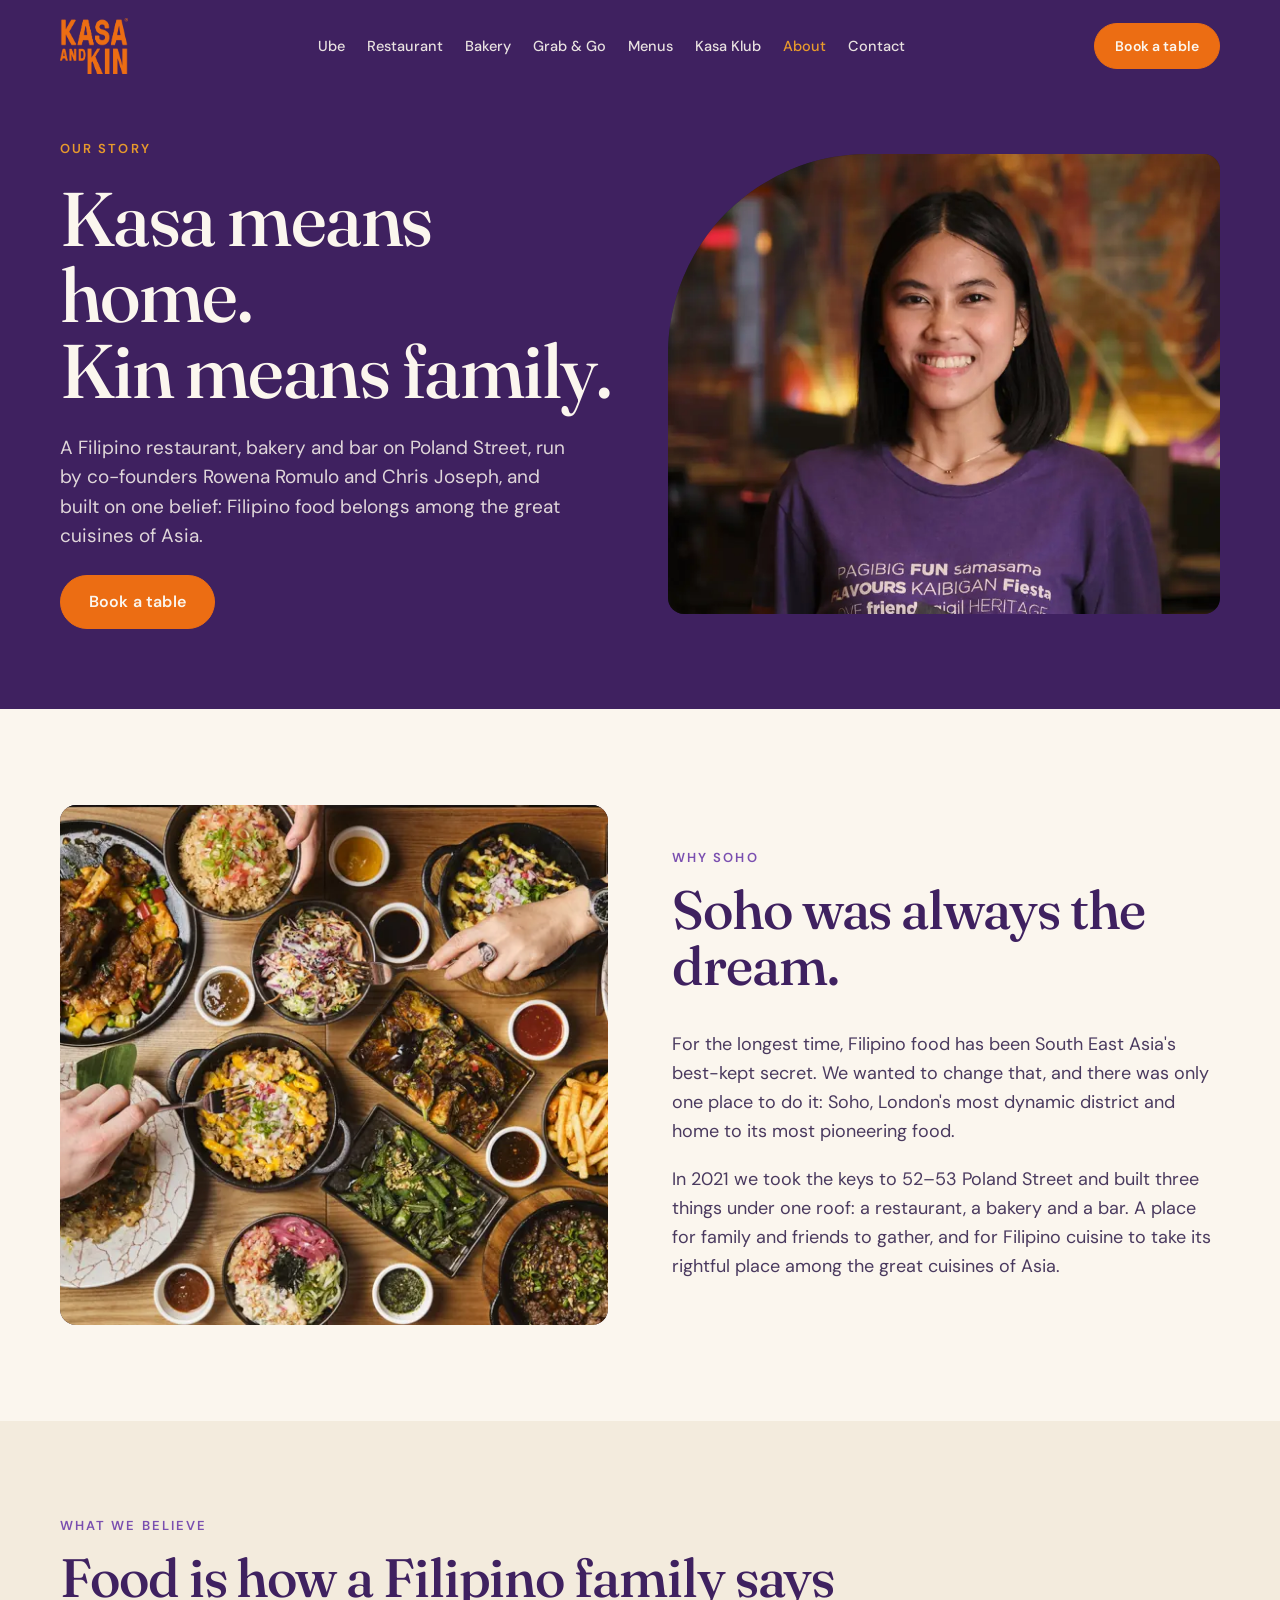
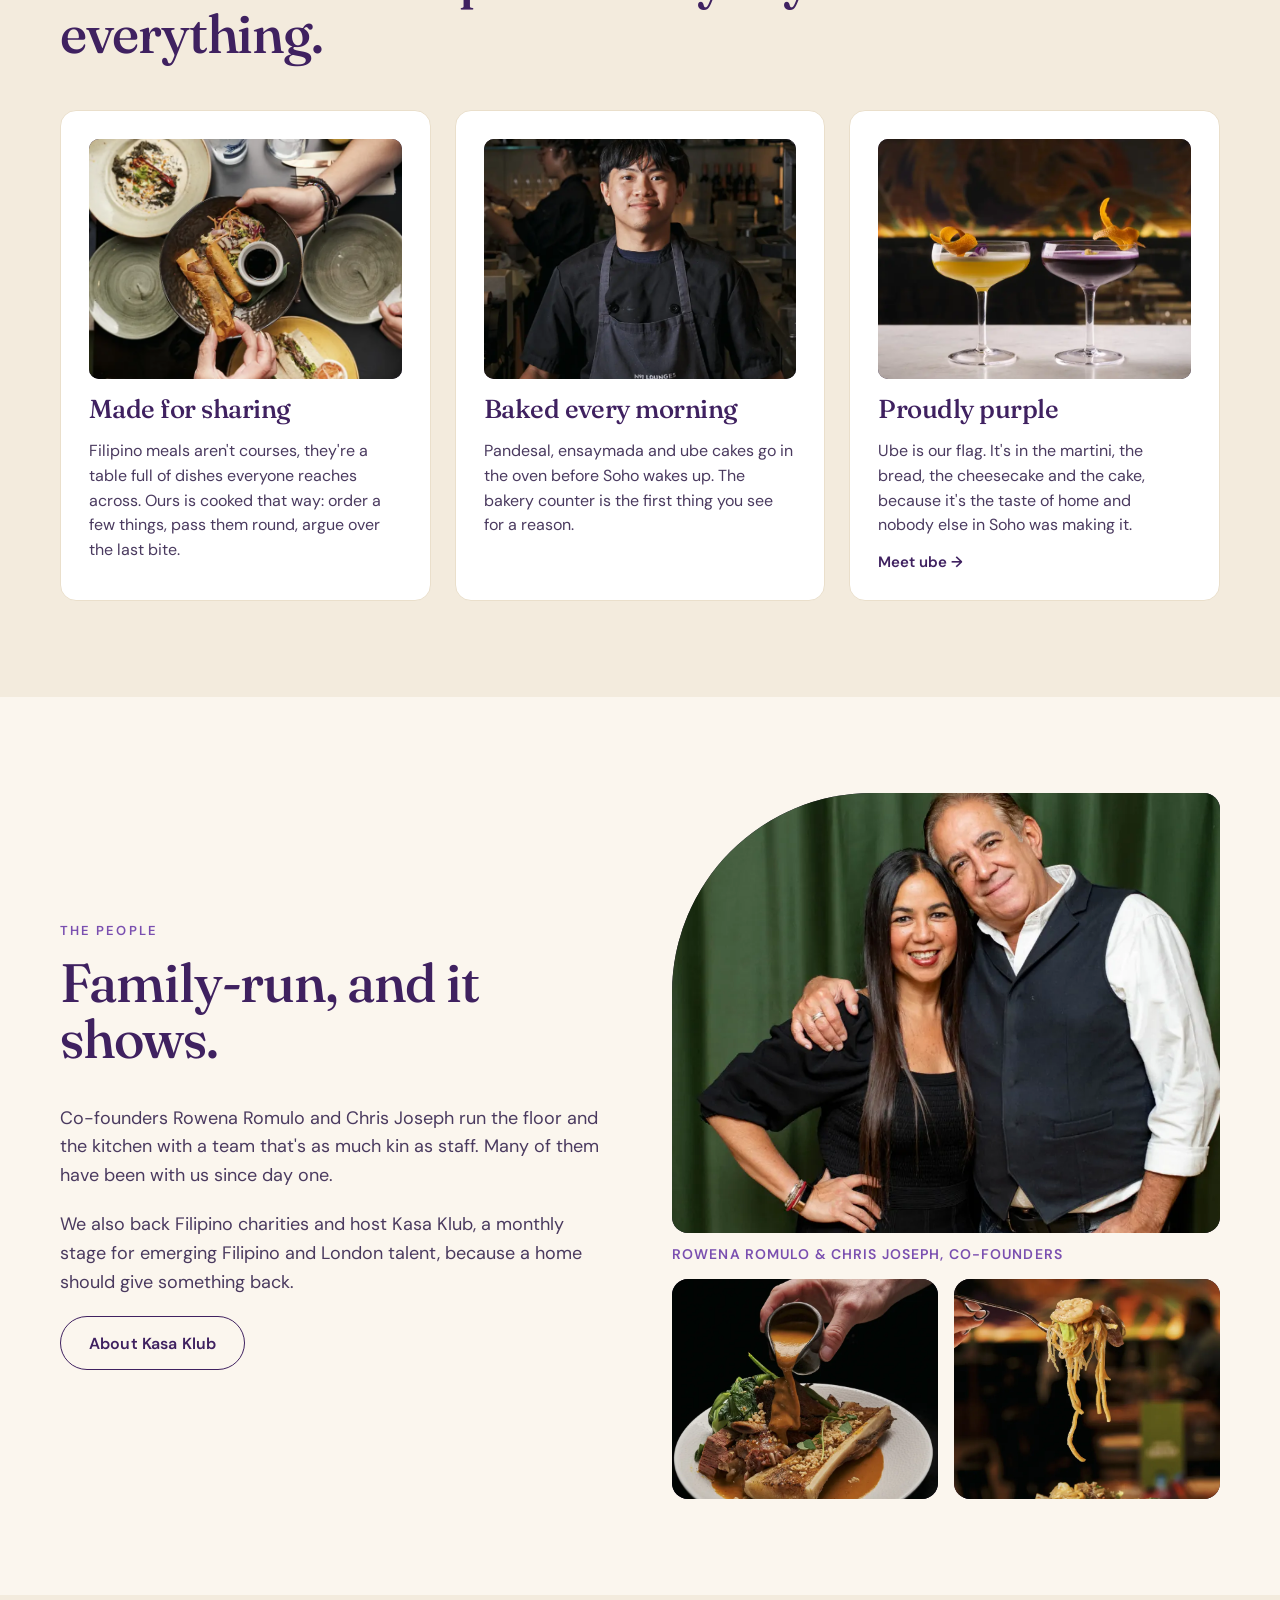
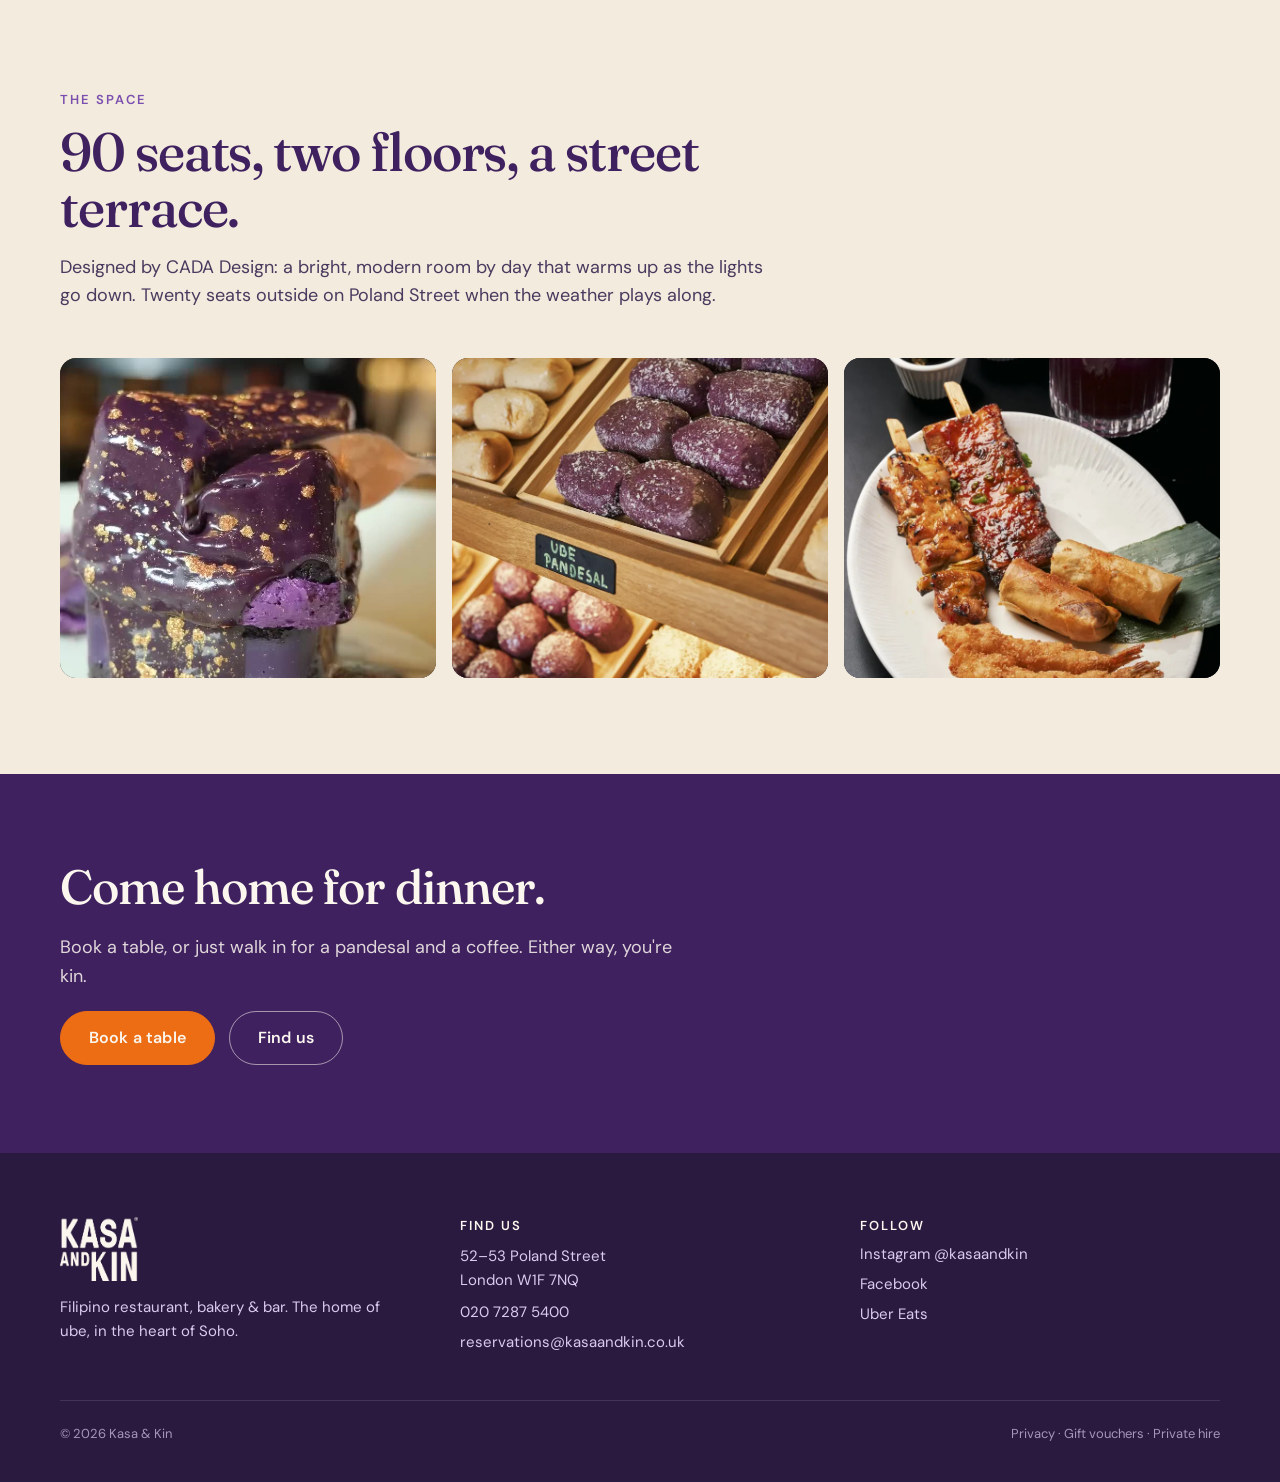
==== about.html @ bb436f7e "Remove Romulo Café / Kensington references; rewrite About origin as Why Soho Co-Authored-By: Claude " ====
<!doctype html>
<html lang="en">
<head>
<meta charset="utf-8">
<meta name="viewport" content="width=device-width, initial-scale=1">
<title>About Kasa & Kin | Filipino family restaurant in Soho</title>
<meta name="description" content="Kasa means home, Kin means family. The story of Kasa & Kin, the family-run Filipino restaurant, bakery and bar on Poland Street, Soho.">
<link rel="canonical" href="https://kasaandkin.co.uk/about.html">
<meta property="og:title" content="About Kasa & Kin | Filipino family restaurant in Soho">
<meta property="og:description" content="Kasa means home, Kin means family. The story of Kasa & Kin, the family-run Filipino restaurant, bakery and bar on Poland Street, Soho.">
<meta property="og:type" content="website">
<meta property="og:url" content="https://kasaandkin.co.uk/about.html">
<meta property="og:image" content="https://kasaandkin.co.uk/images/og-ube.jpg">
<meta name="theme-color" content="#3F2160">
<link rel="icon" href="images/favicon.png"><link rel="apple-touch-icon" href="images/favicon.png">
<link rel="preconnect" href="https://fonts.googleapis.com">
<link rel="preconnect" href="https://fonts.gstatic.com" crossorigin>
<link href="https://fonts.googleapis.com/css2?family=Fraunces:ital,opsz,wght@0,9..144,300..900;1,9..144,300..900&family=DM+Sans:wght@400;500;600;700&display=swap" rel="stylesheet">
<link rel="stylesheet" href="css/style.css">

</head>
<body>
<div class="site" style="display:flex;flex-direction:column;background:#FBF6EE">
<header class="site-header" style="background:#3F2160;color:#FBF6EE;box-sizing:border-box">
  <div class="wrap topbar" style="display:flex;align-items:center;justify-content:space-between;gap:24px;padding-top:18px;padding-bottom:18px">
    <a href="index.html" class="logo" aria-label="Kasa and Kin home" style="display:flex;align-items:center;flex-shrink:0"><img src="images/logo.png" alt="Kasa and Kin" style="height:56px;width:auto;display:block"></a>
    <button class="nav-toggle" type="button" aria-expanded="false" aria-controls="site-nav" aria-label="Open menu"><span class="burger" aria-hidden="true"><span></span><span></span><span></span></span><span class="nav-toggle-label">Menu</span></button><nav id="site-nav" class="nav" aria-label="Main"><a href="ube.html">Ube</a><a href="restaurant.html">Restaurant</a><a href="bakery.html">Bakery</a><a href="grab-and-go.html">Grab &amp; Go</a><a href="menus.html">Menus</a><a href="kasa-klub.html">Kasa Klub</a><a href="about.html">About</a><a href="contact.html">Contact</a><a href="https://www.sevenrooms.com" class="btn btn-gold nav-book">Book a table</a></nav>
    <a href="https://www.sevenrooms.com" class="btn btn-gold book-top" style="min-height:44px;padding:0 20px;font-size:14px;white-space:nowrap;flex-shrink:0">Book<span class="bt-long">&nbsp;a table</span></a>
  </div>
  <div class="wrap cols2" style="display:grid;grid-template-columns:repeat(2, minmax(0, 1fr));gap:56px;align-items:center;padding-top:48px;padding-bottom:80px">
    <div style="display:flex;flex-direction:column;gap:24px">
      <p class="eyebrow" style="margin:0;color:#E89A2C">Our story</p>
      <h1 class="h-display hero-h" style="font-size:76px;line-height:1.0;color:#FBF6EE">Kasa means home.<br>Kin means family.</h1>
      <p style="margin:0;font-size:19px;line-height:1.55;max-width:520px;color:rgba(251,246,238,0.85)">A Filipino restaurant, bakery and bar on Poland Street, run by co-founders Rowena Romulo and Chris Joseph, and built on one belief: Filipino food belongs among the great cuisines of Asia.</p>
      <div style="display:flex;gap:14px;flex-wrap:wrap"><a href="https://www.sevenrooms.com" class="btn btn-gold">Book a table</a></div>
    </div>
    <div class="ph ph-media" style="height:460px;border-radius:200px 16px 16px 16px"><picture><source type="image/webp" srcset="images/kk-10-800.webp 800w, images/kk-10-1600.webp 1600w" sizes="(max-width:860px) 100vw, 50vw"><img src="images/kk-10-1600.jpg" alt="Kasa and Kin team member holding a basket of ube pastries" loading="lazy" decoding="async" style="object-position:center 25%"></picture></div>
  </div>
</header>
<section style="padding:96px 0"><div class="wrap"><div class="cols2" style="display:grid;grid-template-columns:repeat(2, minmax(0, 1fr));gap:64px;align-items:center"><div class="ph ph-media" style="height:520px;border-radius:16px"><picture><source type="image/webp" srcset="images/kk-16-800.webp 800w, images/kk-16-1600.webp 1600w" sizes="(max-width:860px) 100vw, 50vw"><img src="images/kk-16-1600.jpg" alt="A full Filipino feast laid out on the table" loading="lazy" decoding="async" style="object-position:center"></picture></div><div style="display:flex;flex-direction:column;gap:20px"><div style="display:flex;flex-direction:column;gap:16px;max-width:820px;margin-bottom:48px"><p class="eyebrow" style="margin:0;color:#7A4FB0">Why Soho</p><h2 class="h-display sec-h" style="font-size:54px;line-height:1.04;color:#3F2160">Soho was always the dream.</h2></div><p class="body" style="margin-top:-32px">For the longest time, Filipino food has been South East Asia&#39;s best-kept secret. We wanted to change that, and there was only one place to do it: Soho, London&#39;s most dynamic district and home to its most pioneering food.</p><p class="body">In 2021 we took the keys to 52–53 Poland Street and built three things under one roof: a restaurant, a bakery and a bar. A place for family and friends to gather, and for Filipino cuisine to take its rightful place among the great cuisines of Asia.</p></div></div></div></section>
<section style="background:#F3EBDD;padding:96px 0"><div class="wrap"><div style="display:flex;flex-direction:column;gap:16px;max-width:820px;margin-bottom:48px"><p class="eyebrow" style="margin:0;color:#7A4FB0">What we believe</p><h2 class="h-display sec-h" style="font-size:54px;line-height:1.04;color:#3F2160">Food is how a Filipino family says everything.</h2></div><div class="cols3" style="display:grid;grid-template-columns:repeat(3, minmax(0, 1fr));gap:24px"><article class="card"><div class="ph ph-media" style="height:240px"><picture><source type="image/webp" srcset="images/kk-13-800.webp 800w, images/kk-13-1600.webp 1600w" sizes="(max-width:860px) 100vw, 50vw"><img src="images/kk-13-1600.jpg" alt="Hands reaching for lumpia at a shared table" loading="lazy" decoding="async" style="object-position:center"></picture></div><h3 class="h-display" style="font-size:26px;color:#3F2160">Made for sharing</h3><p style="margin:0;font-size:16px;line-height:1.55;color:#4A3A5F">Filipino meals aren't courses, they're a table full of dishes everyone reaches across. Ours is cooked that way: order a few things, pass them round, argue over the last bite.</p></article><article class="card"><div class="ph ph-media" style="height:240px"><picture><source type="image/webp" srcset="images/kk-32-800.webp 800w, images/kk-32-1600.webp 1600w" sizes="(max-width:860px) 100vw, 50vw"><img src="images/kk-32-1600.jpg" alt="Baker holding a tray of ube pandesal" loading="lazy" decoding="async" style="object-position:center 30%"></picture></div><h3 class="h-display" style="font-size:26px;color:#3F2160">Baked every morning</h3><p style="margin:0;font-size:16px;line-height:1.55;color:#4A3A5F">Pandesal, ensaymada and ube cakes go in the oven before Soho wakes up. The bakery counter is the first thing you see for a reason.</p></article><article class="card"><div class="ph ph-media" style="height:240px"><picture><source type="image/webp" srcset="images/kk-28-800.webp 800w, images/kk-28-1600.webp 1600w" sizes="(max-width:860px) 100vw, 50vw"><img src="images/kk-28-1600.jpg" alt="Two cocktails, one golden and one ube purple" loading="lazy" decoding="async" style="object-position:center"></picture></div><h3 class="h-display" style="font-size:26px;color:#3F2160">Proudly purple</h3><p style="margin:0;font-size:16px;line-height:1.55;color:#4A3A5F">Ube is our flag. It's in the martini, the bread, the cheesecake and the cake, because it's the taste of home and nobody else in Soho was making it.</p><a href="ube.html" style="font-weight:600;font-size:15px">Meet ube →</a></article></div></div></section>
<section style="padding:96px 0"><div class="wrap"><div class="cols2" style="display:grid;grid-template-columns:repeat(2, minmax(0, 1fr));gap:64px;align-items:center"><div style="display:flex;flex-direction:column;gap:20px"><div style="display:flex;flex-direction:column;gap:16px;max-width:820px;margin-bottom:48px"><p class="eyebrow" style="margin:0;color:#7A4FB0">The people</p><h2 class="h-display sec-h" style="font-size:54px;line-height:1.04;color:#3F2160">Family-run, and it shows.</h2></div><p class="body" style="margin-top:-32px">Co-founders Rowena Romulo and Chris Joseph run the floor and the kitchen with a team that's as much kin as staff. Many of them have been with us since day one.</p><p class="body">We also back Filipino charities and host Kasa Klub, a monthly stage for emerging Filipino and London talent, because a home should give something back.</p><a href="kasa-klub.html" class="btn btn-outline" style="align-self:flex-start">About Kasa Klub</a></div><div style="display:flex;flex-direction:column;gap:16px"><figure style="margin:0;display:flex;flex-direction:column;gap:12px"><div class="ph ph-media" style="height:440px;border-radius:200px 16px 16px 16px"><picture><source type="image/webp" srcset="images/kk-founders-900.webp"><img src="images/kk-founders-900.jpg" alt="Kasa and Kin co-founders Rowena Romulo and Chris Joseph" loading="lazy" decoding="async" style="object-position:center 20%"></picture></div><figcaption style="font-size:14px;font-weight:600;letter-spacing:0.08em;text-transform:uppercase;color:#7A4FB0">Rowena Romulo &amp; Chris Joseph, co-founders</figcaption></figure><div style="display:grid;grid-template-columns:repeat(2, minmax(0, 1fr));gap:16px"><div class="ph ph-media" style="height:220px;border-radius:16px"><picture><source type="image/webp" srcset="images/kk-23-800.webp 800w, images/kk-23-1600.webp 1600w" sizes="(max-width:860px) 100vw, 50vw"><img src="images/kk-23-1600.jpg" alt="Sauce poured over bone marrow and beef" loading="lazy" decoding="async" style="object-position:center"></picture></div><div class="ph ph-media" style="height:220px;border-radius:16px"><picture><source type="image/webp" srcset="images/kk-20-800.webp 800w, images/kk-20-1600.webp 1600w" sizes="(max-width:860px) 100vw, 50vw"><img src="images/kk-20-1600.jpg" alt="Pancit noodles lifted from the bowl" loading="lazy" decoding="async" style="object-position:center"></picture></div></div></div></div></div></section>
<section style="background:#F3EBDD;padding:96px 0"><div class="wrap"><div style="display:flex;flex-direction:column;gap:16px;max-width:820px;margin-bottom:48px"><p class="eyebrow" style="margin:0;color:#7A4FB0">The space</p><h2 class="h-display sec-h" style="font-size:54px;line-height:1.04;color:#3F2160">90 seats, two floors, a street terrace.</h2><p style="margin:0;font-size:18px;line-height:1.6;color:#4A3A5F;max-width:720px">Designed by CADA Design: a bright, modern room by day that warms up as the lights go down. Twenty seats outside on Poland Street when the weather plays along.</p></div><div style="display:grid;grid-template-columns:repeat(3, minmax(0, 1fr));gap:16px" class="cols3"><div class="ph ph-media" style="height:320px;border-radius:16px;background-image:url(video/kk-v04.jpg)"><video muted loop playsinline preload="none" poster="video/kk-v04.jpg" aria-label="Ube soft serve and the dining room"><source src="video/kk-v04.mp4" type="video/mp4"></video></div><div class="ph ph-media" style="height:320px;border-radius:16px"><picture><source type="image/webp" srcset="images/kk-29-800.webp 800w, images/kk-29-1600.webp 1600w" sizes="(max-width:860px) 100vw, 50vw"><img src="images/kk-29-1600.jpg" alt="Ube pandesal on the bakery counter" loading="lazy" decoding="async" style="object-position:center"></picture></div><div class="ph ph-media" style="height:320px;border-radius:16px"><picture><source type="image/webp" srcset="images/kk-27-800.webp 800w, images/kk-27-1600.webp 1600w" sizes="(max-width:860px) 100vw, 50vw"><img src="images/kk-27-1600.jpg" alt="Skewers and lumpia with a purple cocktail" loading="lazy" decoding="async" style="object-position:center"></picture></div></div></div></section>
<section style="background:#3F2160;color:#FBF6EE;padding:88px 0"><div class="wrap" style="display:flex;flex-direction:column;align-items:flex-start;gap:20px"><h2 class="h-display sec-h" style="font-size:48px;line-height:1.06;color:#FBF6EE;max-width:760px">Come home for dinner.</h2><p style="margin:0;font-size:18px;line-height:1.6;color:rgba(251,246,238,0.85);max-width:620px">Book a table, or just walk in for a pandesal and a coffee. Either way, you're kin.</p><div style="display:flex;gap:14px;flex-wrap:wrap"><a href="https://www.sevenrooms.com" class="btn btn-gold">Book a table</a><a href="contact.html" class="btn btn-ghost">Find us</a></div></div></section>
<footer class="foot" style="background:#2A1A3F;color:#D9CBEF;padding:64px 0 40px">
  <div class="wrap" style="display:flex;flex-direction:column;gap:48px">
    <div class="cols3" style="display:grid;grid-template-columns:repeat(3, minmax(0, 1fr));gap:40px">
      <div style="display:flex;flex-direction:column;gap:14px">
        <img src="images/logo-cream.png" alt="Kasa and Kin" style="height:64px;width:auto;display:block">
        <p style="margin:0;font-size:15px;line-height:1.6;max-width:320px">Filipino restaurant, bakery &amp; bar. The home of ube, in the heart of Soho.</p>
      </div>
      <div style="display:flex;flex-direction:column;gap:10px">
        <span class="eyebrow" style="color:#FBF6EE">Find us</span>
        <span style="font-size:15px;line-height:1.6">52–53 Poland Street<br>London W1F 7NQ</span>
        <a href="tel:02072875400">020 7287 5400</a>
        <a href="mailto:reservations@kasaandkin.co.uk">reservations@kasaandkin.co.uk</a>
      </div>
      <div style="display:flex;flex-direction:column;gap:10px">
        <span class="eyebrow" style="color:#FBF6EE">Follow</span>
        <a href="https://instagram.com/kasaandkin">Instagram @kasaandkin</a>
        <a href="https://www.facebook.com">Facebook</a>
        <a href="https://www.ubereats.com">Uber Eats</a>
      </div>
    </div>
    <div style="display:flex;justify-content:space-between;flex-wrap:wrap;gap:12px;border-top:1px solid rgba(217,203,239,0.2);padding-top:24px;font-size:13px;opacity:0.7">
      <span>© 2026 Kasa &amp; Kin</span>
      <span>Privacy · Gift vouchers · Private hire</span>
    </div>
  </div>
</footer>
</div>
<script src="js/main.js"></script>
</body>
</html>
---- css/style.css ----
html,body{height:auto;min-height:100%;overflow-x:hidden;overflow-y:auto;-webkit-overflow-scrolling:touch}
body{margin:0;background:#FBF6EE;font-family:"DM Sans",system-ui,sans-serif;color:#2A1A3F;-webkit-font-smoothing:antialiased}
a{color:#3F2160;text-decoration:none}a:hover{color:#E89A2C}
.btn{display:inline-flex;align-items:center;justify-content:center;min-height:52px;padding:0 28px;border-radius:999px;font-weight:600;font-size:16px;letter-spacing:0.01em;border:1.5px solid transparent;cursor:pointer;font-family:"DM Sans",sans-serif}
.btn-gold{background:#EC6D13;color:#FBF6EE;border-color:#EC6D13}.btn-gold:hover{background:#F58A3C;color:#FBF6EE}
.btn-ghost{background:transparent;color:#FBF6EE;border-color:rgba(251,246,238,0.55)}.btn-ghost:hover{color:#FBF6EE;border-color:#FBF6EE}
.btn-ube{background:#3F2160;color:#FBF6EE;border-color:#3F2160}.btn-ube:hover{background:#56307F;color:#FBF6EE}
.btn-outline{background:transparent;color:#3F2160;border-color:#3F2160}.btn-outline:hover{background:#3F2160;color:#FBF6EE}
.ph{display:flex;align-items:flex-end;justify-content:flex-start;padding:18px;font-size:13px;font-weight:500;letter-spacing:0.04em;text-transform:uppercase;box-sizing:border-box;border-radius:6px}
.ph-ube{background:linear-gradient(160deg,#56307F,#2A1A3F);color:rgba(251,246,238,0.7)}
.ph-cream{background:#EFE4D2;color:#6A5A4A}
.ph-lilac{background:#D9CBEF;color:#3F2160}
.nav{gap:22px !important}.nav a{font-weight:500;font-size:14.5px;color:#FBF6EE;opacity:0.9;white-space:nowrap}.nav a:hover{opacity:1;color:#E89A2C}
.eyebrow{font-size:13px;font-weight:600;letter-spacing:0.16em;text-transform:uppercase}
.h-display{font-family:"Fraunces",Georgia,serif;font-weight:500;letter-spacing:-0.02em;margin:0}
.wrap{max-width:1240px;margin:0 auto;padding:0 40px;box-sizing:border-box}
.marquee{display:flex;gap:48px;overflow:hidden;white-space:nowrap;font-family:"Fraunces",Georgia,serif;font-style:italic;font-size:22px}
.card{background:#FFFFFF;border:1px solid #EADFCB;border-radius:16px;padding:28px;box-sizing:border-box;display:flex;flex-direction:column;gap:14px}
.foot a{color:#D9CBEF;font-size:15px}.foot a:hover{color:#E89A2C}
.hours{display:grid;grid-template-columns:repeat(2, minmax(0, 1fr));gap:6px 20px;font-size:15px;line-height:1.5}
@media (max-width:860px){.cols3{grid-template-columns:repeat(1, minmax(0, 1fr)) !important}.cols2{grid-template-columns:repeat(1, minmax(0, 1fr)) !important}.hero-h{font-size:64px !important}.sec-h{font-size:40px !important}.wrap{padding:0 20px}}
/* site-only */
html{scroll-behavior:smooth}
.site-header{position:sticky;top:0;z-index:50}
.nav-toggle{display:none;background:none;border:1.5px solid rgba(251,246,238,0.5);border-radius:999px;color:#FBF6EE;min-height:44px;padding:0 16px;font:600 14px "DM Sans",sans-serif;cursor:pointer}
.nav a.on{color:#E89A2C;opacity:1}
.menu-row{display:flex;justify-content:space-between;gap:24px;padding:16px 0;border-bottom:1px solid #EADFCB}
.menu-row b{font-weight:600;color:#3F2160;font-size:17px}.menu-row small{display:block;font-size:14px;color:#6A5A7F;margin-top:4px;line-height:1.5}.menu-row span.p{font-weight:600;color:#3F2160;white-space:nowrap}
.pill{display:inline-flex;align-items:center;min-height:36px;padding:0 16px;border-radius:999px;border:1.5px solid #3F2160;font-size:14px;font-weight:600;color:#3F2160}
.input{min-height:52px;border:1.5px solid #D9CBEF;border-radius:10px;padding:0 16px;font-size:16px;font-family:"DM Sans",sans-serif;background:#fff;color:#2A1A3F;box-sizing:border-box;width:100%}
label{font-size:14px;font-weight:600;color:#3F2160}
.body{font-size:18px;line-height:1.6;color:#4A3A5F;margin:0}
.ph img{width:100%;height:100%;object-fit:cover;border-radius:inherit;display:block}
@media (max-width:860px){
  .nav-toggle{display:inline-flex;align-items:center}
  .nav{display:none;position:absolute;left:0;right:0;top:100%;background:#2A1A3F;flex-direction:column !important;gap:0 !important;padding:8px 20px 16px;border-top:1px solid rgba(251,246,238,0.15)}
  .nav.open{display:flex}
  .nav a{padding:14px 0;border-bottom:1px solid rgba(251,246,238,0.1);font-size:17px}
  .site-header .wrap:first-child{flex-wrap:wrap;position:relative}
  .book-top{display:none !important}
  .cols4{grid-template-columns:repeat(1, minmax(0, 1fr)) !important}
  .hero-h{font-size:48px !important}
}

.topbar .logo .h-display{font-size:26px}
@media (max-width:1180px){.nav{gap:16px !important}.nav a{font-size:13.5px}.topbar .logo span:last-child{display:none}}
@media (max-width:1040px){
  .nav-toggle{display:inline-flex;align-items:center}
  .nav{display:none;position:absolute;left:0;right:0;top:100%;background:#2A1A3F;flex-direction:column;gap:0 !important;padding:8px 20px 16px;border-top:1px solid rgba(251,246,238,0.15)}
  .nav.open{display:flex}
  .nav a{padding:14px 0;border-bottom:1px solid rgba(251,246,238,0.1);font-size:17px;white-space:normal}
  .topbar{position:relative}
  .book-top{display:none !important}
}

/* ---- mobile menu: animation + book button ---- */
.nav-book{display:none}
.burger{position:relative;width:18px;height:12px;display:inline-block;margin-right:10px}
.burger span{position:absolute;left:0;width:100%;height:2px;background:#FBF6EE;border-radius:2px;transition:transform .35s cubic-bezier(.7,0,.2,1),opacity .2s ease,top .35s cubic-bezier(.7,0,.2,1)}
.burger span:nth-child(1){top:0}.burger span:nth-child(2){top:5px}.burger span:nth-child(3){top:10px}
.nav-toggle[aria-expanded="true"] .burger span:nth-child(1){top:5px;transform:rotate(45deg)}
.nav-toggle[aria-expanded="true"] .burger span:nth-child(2){opacity:0;transform:scaleX(0)}
.nav-toggle[aria-expanded="true"] .burger span:nth-child(3){top:5px;transform:rotate(-45deg)}
@media (max-width:1040px){
  .nav{display:flex !important;visibility:hidden;opacity:0;transform:translateY(-12px);clip-path:inset(0 0 100% 0);
       transition:clip-path .45s cubic-bezier(.7,0,.2,1),opacity .3s ease,transform .45s cubic-bezier(.7,0,.2,1),visibility 0s linear .45s;
       box-shadow:0 24px 40px rgba(20,10,35,0.35);padding:8px 20px 24px !important}
  .nav.open{visibility:visible;opacity:1;transform:none;clip-path:inset(0 0 0 0);
       transition:clip-path .5s cubic-bezier(.7,0,.2,1),opacity .25s ease,transform .5s cubic-bezier(.7,0,.2,1),visibility 0s}
  .nav a{opacity:0;transform:translateY(-8px);transition:opacity .3s ease,transform .3s ease}
  .nav.open a{opacity:0.92;transform:none}
  .nav.open a:nth-child(1){transition-delay:.08s}.nav.open a:nth-child(2){transition-delay:.12s}
  .nav.open a:nth-child(3){transition-delay:.16s}.nav.open a:nth-child(4){transition-delay:.20s}
  .nav.open a:nth-child(5){transition-delay:.24s}.nav.open a:nth-child(6){transition-delay:.28s}
  .nav.open a:nth-child(7){transition-delay:.32s}.nav.open a:nth-child(8){transition-delay:.36s}
  .nav.open a:nth-child(9){transition-delay:.42s}
  .nav a.nav-book{display:inline-flex;margin-top:20px;border-bottom:0;padding:0 28px;justify-content:center;font-size:16px;color:#FBF6EE;opacity:0}
  .nav.open a.nav-book{opacity:1}
}
@media (prefers-reduced-motion:reduce){
  .nav,.nav a,.burger span{transition:none !important}
}

/* ---- real photos & video ---- */
.ph-media{padding:0 !important;overflow:hidden;position:relative;background:#2A1A3F}
.ph-media picture,.ph-media img,.ph-media video,.ph-media iframe{position:absolute;inset:0;width:100%;height:100%;display:block}
.ph-media img,.ph-media video{object-fit:cover}
.card .ph-media{border-radius:10px}
article.card[style*="padding:0"] .ph-media{border-radius:0}
@media (prefers-reduced-motion:reduce){.ph-media video{display:none}.ph-media{background-size:cover;background-position:center}}
.nav{display:flex;align-items:center}
@media (max-width:1040px){.nav{flex-direction:column;align-items:stretch}}
.site-header{z-index:100}
.nav{z-index:120}
@media (max-width:1040px){.nav{position:absolute}}

/* ---- revolving strip ---- */
.marquee{display:block !important;overflow:hidden;white-space:nowrap;-webkit-mask-image:linear-gradient(90deg,transparent,#000 6%,#000 94%,transparent);mask-image:linear-gradient(90deg,transparent,#000 6%,#000 94%,transparent)}
.marquee-track{display:flex;width:max-content;animation:kk-marquee 38s linear infinite}
.marquee-group{display:flex;gap:48px;padding-right:48px;flex-shrink:0}
.marquee .dot{color:#E89A2C}
.marquee:hover .marquee-track{animation-play-state:paused}
@keyframes kk-marquee{from{transform:translateX(0)}to{transform:translateX(-50%)}}
@media (max-width:860px){.marquee{font-size:19px}.marquee-track{animation-duration:28s}.marquee-group{gap:32px;padding-right:32px}}
@media (prefers-reduced-motion:reduce){.marquee-track{animation:none}}
/* keep logos at their natural proportions inside flex columns */
.foot img,.logo img{align-self:flex-start;width:auto !important;max-width:100%;object-fit:contain;flex:none}

/* ---- mobile header: Book | logo | Menu ---- */
@media (max-width:1040px){
  .topbar{display:grid !important;grid-template-columns:1fr auto 1fr;align-items:center;gap:12px}
  .topbar .logo{grid-column:2;grid-row:1;justify-self:center}
  .topbar .book-top{display:inline-flex !important;grid-column:1;grid-row:1;justify-self:start;min-height:44px !important;padding:0 18px !important;font-size:14px !important}
  .topbar .nav-toggle{grid-column:3;grid-row:1;justify-self:end}
  .topbar .bt-long{display:none}
  .topbar .logo img{height:50px !important}
}
/* ---- homepage: video behind the hero on phones ---- */
.hero-bg{display:none}
@media (max-width:860px){
  .hero-bg{display:block;position:absolute;inset:0;z-index:0;overflow:hidden}
  .hero-bg::after{content:"";position:absolute;inset:0;background:linear-gradient(180deg,rgba(42,26,63,0.55) 0%,rgba(42,26,63,0.45) 35%,rgba(42,26,63,0.88) 78%,#3F2160 100%)}
  .site-header .topbar,.hero-grid,.site-header .marquee{position:relative;z-index:1}
  .site-header>div:last-child{position:relative;z-index:1}
  .hero-media{display:none !important}
  .hero-grid{min-height:calc(100svh - 160px);align-content:end;padding-top:24px !important;padding-bottom:40px !important}
  .hero-grid p{text-shadow:0 1px 12px rgba(20,10,35,0.45)}
  .hero-grid .h-display{text-shadow:0 2px 18px rgba(20,10,35,0.5)}
}
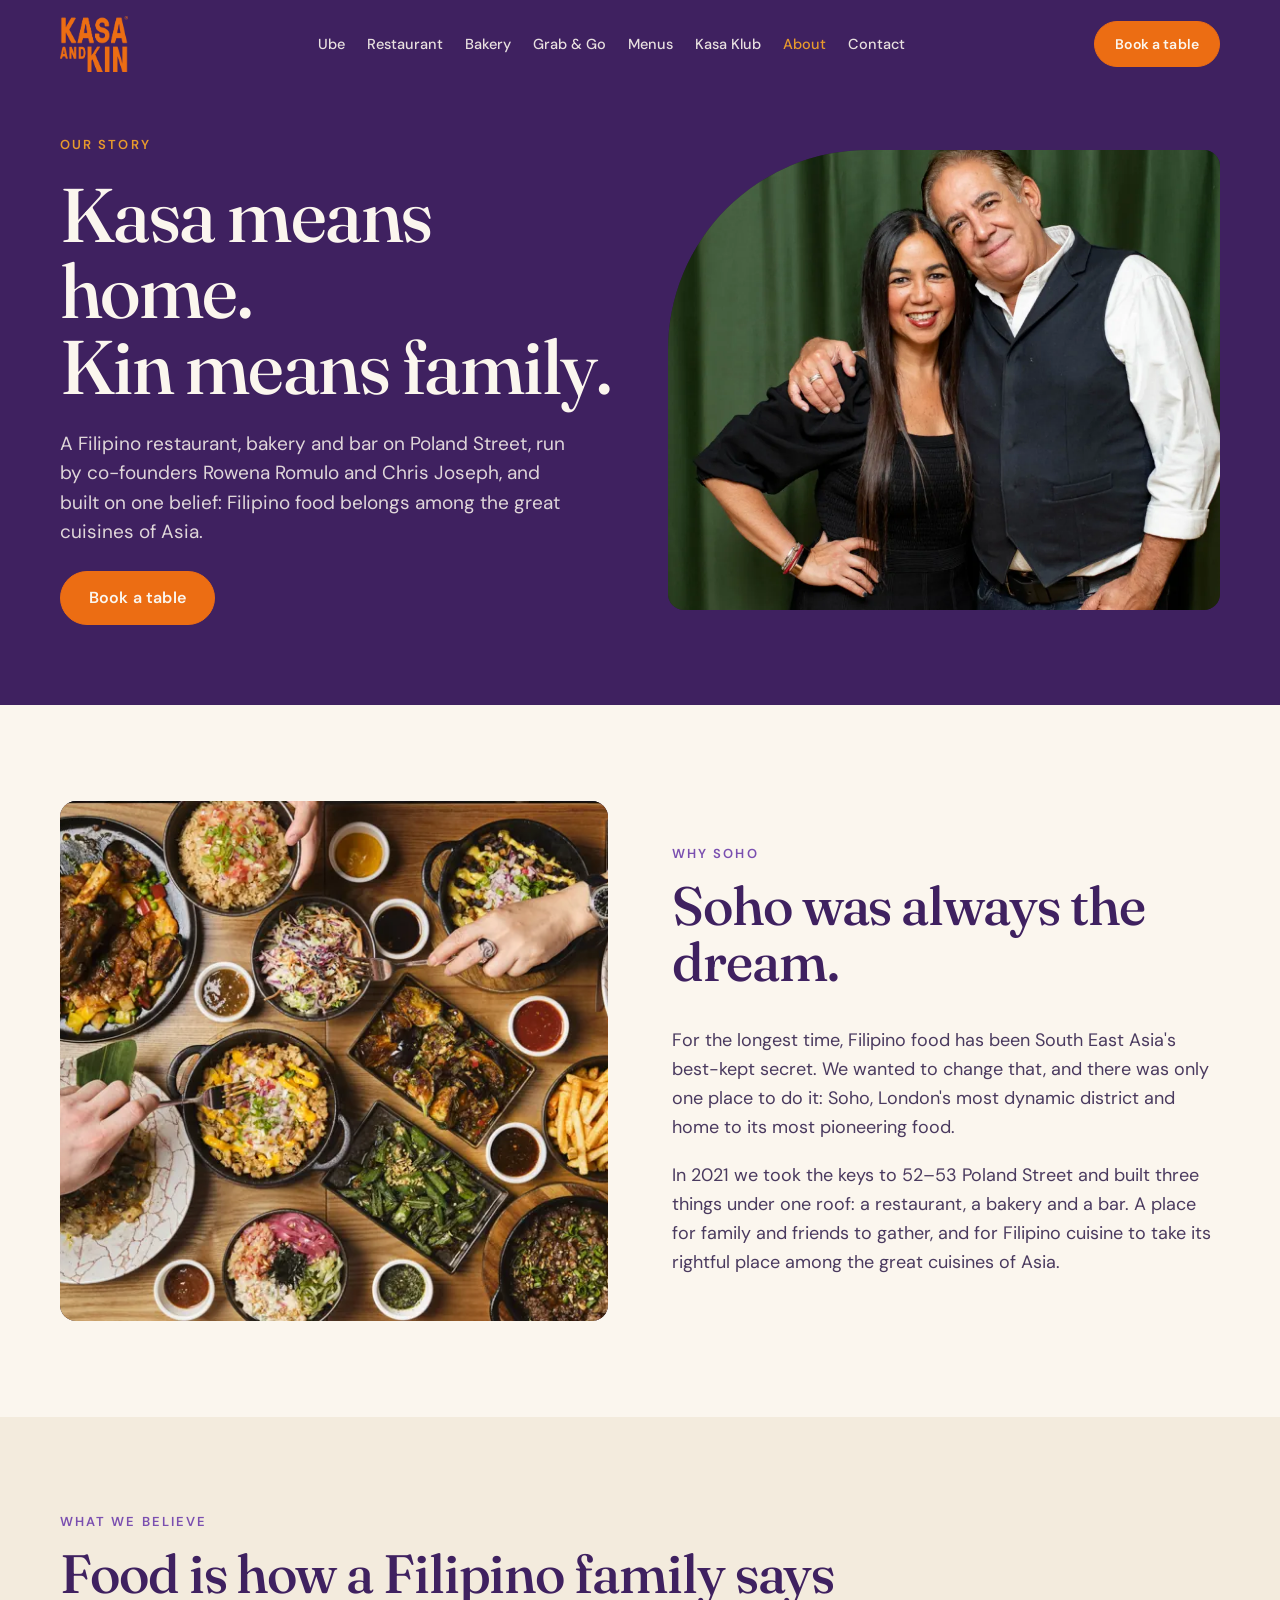
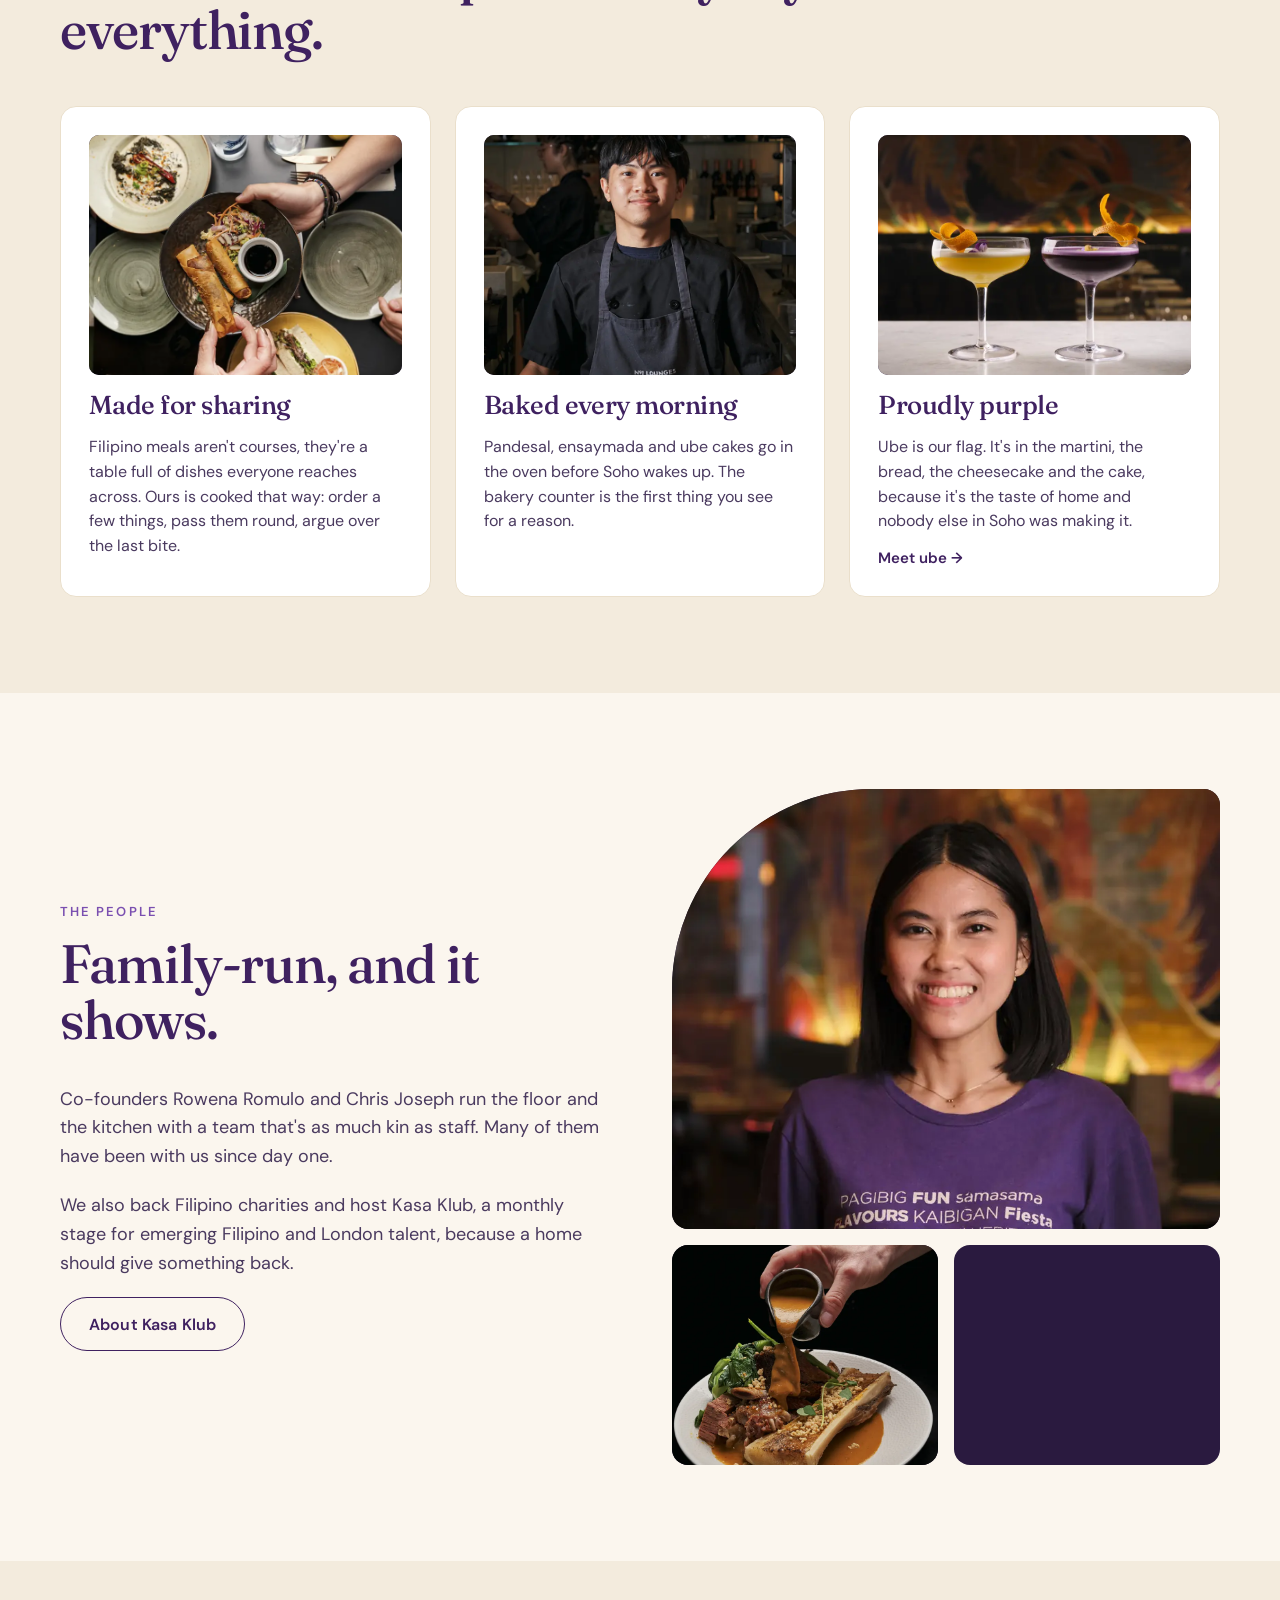
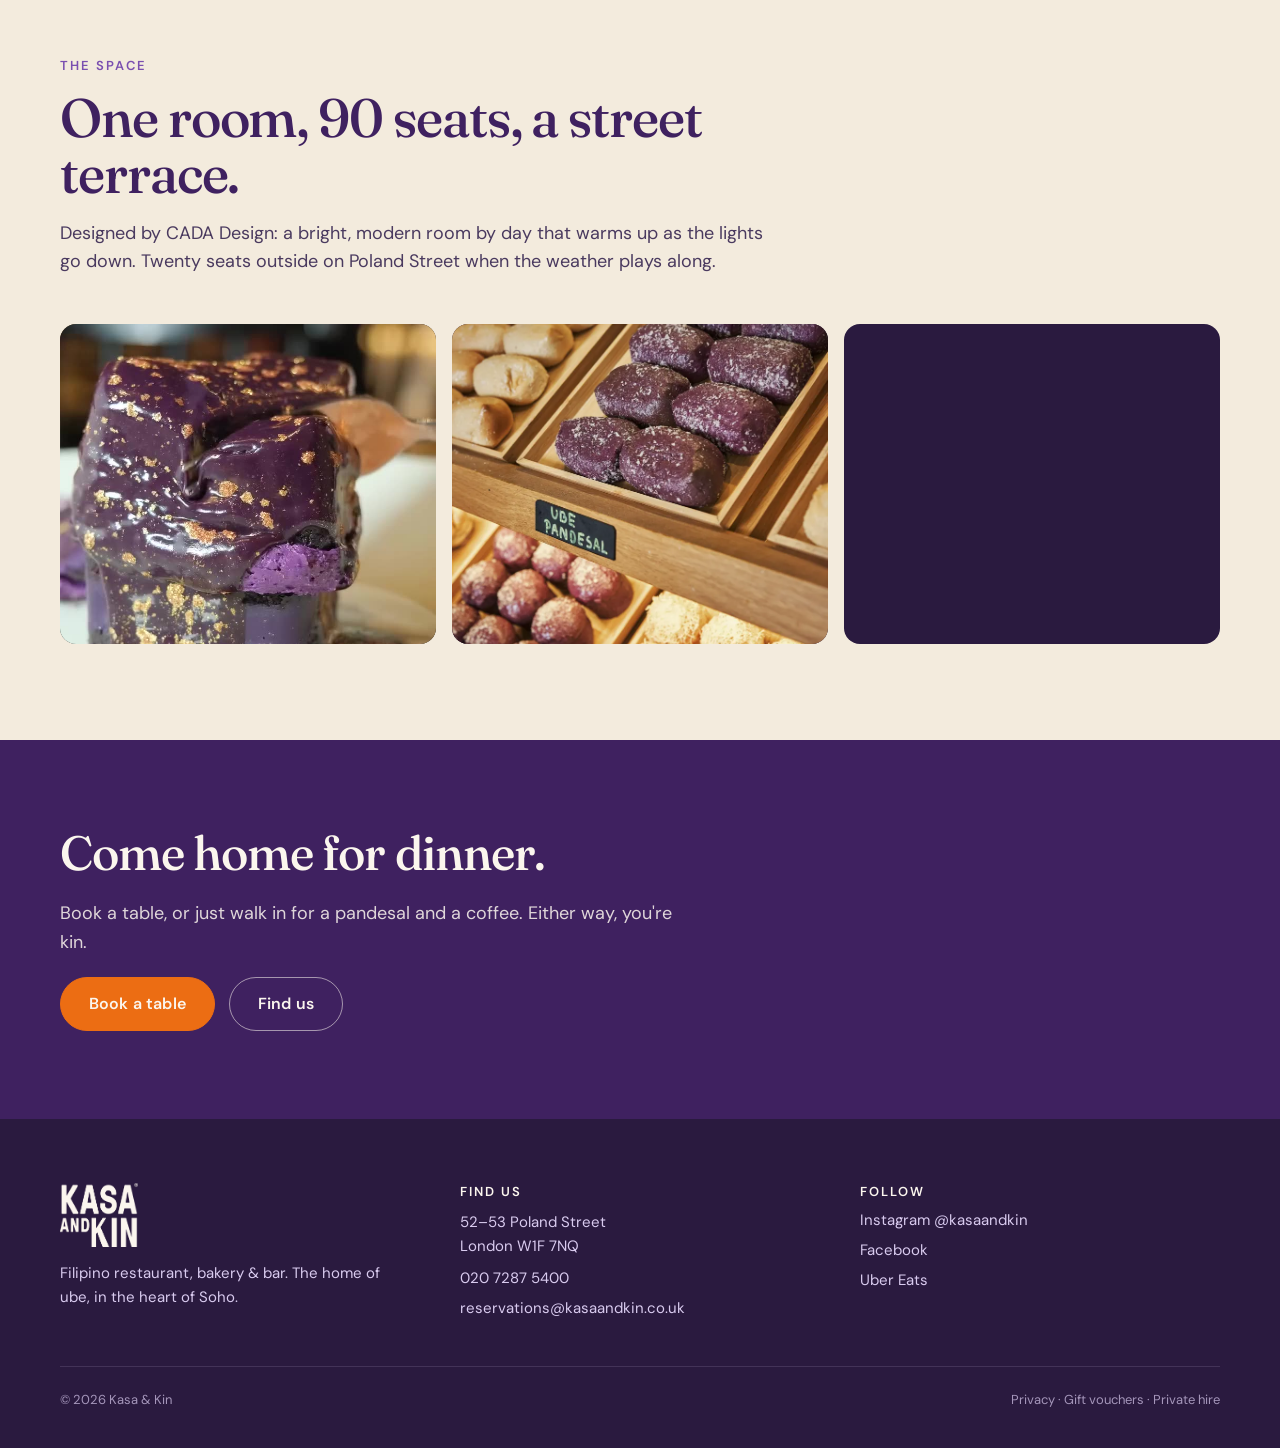
==== commit 2689e123: "Smart sticky header, Toast booking links, hero food montage, founders lead About, one-floor copy, au" ====
--- a/about.html
+++ b/about.html
@@ -22,26 +22,26 @@
 <body>
 <div class="site" style="display:flex;flex-direction:column;background:#FBF6EE">
 <header class="site-header" style="background:#3F2160;color:#FBF6EE;box-sizing:border-box">
-  <div class="wrap topbar" style="display:flex;align-items:center;justify-content:space-between;gap:24px;padding-top:18px;padding-bottom:18px">
+  <div class="topbar-shell"><div class="wrap topbar" style="display:flex;align-items:center;justify-content:space-between;gap:24px;padding-top:18px;padding-bottom:18px">
     <a href="index.html" class="logo" aria-label="Kasa and Kin home" style="display:flex;align-items:center;flex-shrink:0"><img src="images/logo.png" alt="Kasa and Kin" style="height:56px;width:auto;display:block"></a>
-    <button class="nav-toggle" type="button" aria-expanded="false" aria-controls="site-nav" aria-label="Open menu"><span class="burger" aria-hidden="true"><span></span><span></span><span></span></span><span class="nav-toggle-label">Menu</span></button><nav id="site-nav" class="nav" aria-label="Main"><a href="ube.html">Ube</a><a href="restaurant.html">Restaurant</a><a href="bakery.html">Bakery</a><a href="grab-and-go.html">Grab &amp; Go</a><a href="menus.html">Menus</a><a href="kasa-klub.html">Kasa Klub</a><a href="about.html">About</a><a href="contact.html">Contact</a><a href="https://www.sevenrooms.com" class="btn btn-gold nav-book">Book a table</a></nav>
-    <a href="https://www.sevenrooms.com" class="btn btn-gold book-top" style="min-height:44px;padding:0 20px;font-size:14px;white-space:nowrap;flex-shrink:0">Book<span class="bt-long">&nbsp;a table</span></a>
-  </div>
+    <button class="nav-toggle" type="button" aria-expanded="false" aria-controls="site-nav" aria-label="Open menu"><span class="burger" aria-hidden="true"><span></span><span></span><span></span></span><span class="nav-toggle-label">Menu</span></button><nav id="site-nav" class="nav" aria-label="Main"><a href="ube.html">Ube</a><a href="restaurant.html">Restaurant</a><a href="bakery.html">Bakery</a><a href="grab-and-go.html">Grab &amp; Go</a><a href="menus.html">Menus</a><a href="kasa-klub.html">Kasa Klub</a><a href="about.html">About</a><a href="contact.html">Contact</a><a href="https://tables.toasttab.com/restaurants/767cba43-fa35-4088-9961-1121550fa5e2/reserve?partySize=2" target="_blank" rel="noopener" class="btn btn-gold nav-book">Book a table</a></nav>
+    <a href="https://tables.toasttab.com/restaurants/767cba43-fa35-4088-9961-1121550fa5e2/reserve?partySize=2" target="_blank" rel="noopener" class="btn btn-gold book-top" style="min-height:44px;padding:0 20px;font-size:14px;white-space:nowrap;flex-shrink:0">Book<span class="bt-long">&nbsp;a table</span></a>
+  </div></div>
   <div class="wrap cols2" style="display:grid;grid-template-columns:repeat(2, minmax(0, 1fr));gap:56px;align-items:center;padding-top:48px;padding-bottom:80px">
     <div style="display:flex;flex-direction:column;gap:24px">
       <p class="eyebrow" style="margin:0;color:#E89A2C">Our story</p>
       <h1 class="h-display hero-h" style="font-size:76px;line-height:1.0;color:#FBF6EE">Kasa means home.<br>Kin means family.</h1>
       <p style="margin:0;font-size:19px;line-height:1.55;max-width:520px;color:rgba(251,246,238,0.85)">A Filipino restaurant, bakery and bar on Poland Street, run by co-founders Rowena Romulo and Chris Joseph, and built on one belief: Filipino food belongs among the great cuisines of Asia.</p>
-      <div style="display:flex;gap:14px;flex-wrap:wrap"><a href="https://www.sevenrooms.com" class="btn btn-gold">Book a table</a></div>
+      <div style="display:flex;gap:14px;flex-wrap:wrap"><a href="https://tables.toasttab.com/restaurants/767cba43-fa35-4088-9961-1121550fa5e2/reserve?partySize=2" target="_blank" rel="noopener" class="btn btn-gold">Book a table</a></div>
     </div>
-    <div class="ph ph-media" style="height:460px;border-radius:200px 16px 16px 16px"><picture><source type="image/webp" srcset="images/kk-10-800.webp 800w, images/kk-10-1600.webp 1600w" sizes="(max-width:860px) 100vw, 50vw"><img src="images/kk-10-1600.jpg" alt="Kasa and Kin team member holding a basket of ube pastries" loading="lazy" decoding="async" style="object-position:center 25%"></picture></div>
+    <div class="ph ph-media" style="height:460px;border-radius:200px 16px 16px 16px"><picture><source type="image/webp" srcset="images/kk-founders-900.webp"><img src="images/kk-founders-900.jpg" alt="Kasa and Kin co-founders Rowena Romulo and Chris Joseph" loading="eager" decoding="async" style="object-position:center 20%"></picture></div>
   </div>
 </header>
 <section style="padding:96px 0"><div class="wrap"><div class="cols2" style="display:grid;grid-template-columns:repeat(2, minmax(0, 1fr));gap:64px;align-items:center"><div class="ph ph-media" style="height:520px;border-radius:16px"><picture><source type="image/webp" srcset="images/kk-16-800.webp 800w, images/kk-16-1600.webp 1600w" sizes="(max-width:860px) 100vw, 50vw"><img src="images/kk-16-1600.jpg" alt="A full Filipino feast laid out on the table" loading="lazy" decoding="async" style="object-position:center"></picture></div><div style="display:flex;flex-direction:column;gap:20px"><div style="display:flex;flex-direction:column;gap:16px;max-width:820px;margin-bottom:48px"><p class="eyebrow" style="margin:0;color:#7A4FB0">Why Soho</p><h2 class="h-display sec-h" style="font-size:54px;line-height:1.04;color:#3F2160">Soho was always the dream.</h2></div><p class="body" style="margin-top:-32px">For the longest time, Filipino food has been South East Asia&#39;s best-kept secret. We wanted to change that, and there was only one place to do it: Soho, London&#39;s most dynamic district and home to its most pioneering food.</p><p class="body">In 2021 we took the keys to 52–53 Poland Street and built three things under one roof: a restaurant, a bakery and a bar. A place for family and friends to gather, and for Filipino cuisine to take its rightful place among the great cuisines of Asia.</p></div></div></div></section>
 <section style="background:#F3EBDD;padding:96px 0"><div class="wrap"><div style="display:flex;flex-direction:column;gap:16px;max-width:820px;margin-bottom:48px"><p class="eyebrow" style="margin:0;color:#7A4FB0">What we believe</p><h2 class="h-display sec-h" style="font-size:54px;line-height:1.04;color:#3F2160">Food is how a Filipino family says everything.</h2></div><div class="cols3" style="display:grid;grid-template-columns:repeat(3, minmax(0, 1fr));gap:24px"><article class="card"><div class="ph ph-media" style="height:240px"><picture><source type="image/webp" srcset="images/kk-13-800.webp 800w, images/kk-13-1600.webp 1600w" sizes="(max-width:860px) 100vw, 50vw"><img src="images/kk-13-1600.jpg" alt="Hands reaching for lumpia at a shared table" loading="lazy" decoding="async" style="object-position:center"></picture></div><h3 class="h-display" style="font-size:26px;color:#3F2160">Made for sharing</h3><p style="margin:0;font-size:16px;line-height:1.55;color:#4A3A5F">Filipino meals aren't courses, they're a table full of dishes everyone reaches across. Ours is cooked that way: order a few things, pass them round, argue over the last bite.</p></article><article class="card"><div class="ph ph-media" style="height:240px"><picture><source type="image/webp" srcset="images/kk-32-800.webp 800w, images/kk-32-1600.webp 1600w" sizes="(max-width:860px) 100vw, 50vw"><img src="images/kk-32-1600.jpg" alt="Baker holding a tray of ube pandesal" loading="lazy" decoding="async" style="object-position:center 30%"></picture></div><h3 class="h-display" style="font-size:26px;color:#3F2160">Baked every morning</h3><p style="margin:0;font-size:16px;line-height:1.55;color:#4A3A5F">Pandesal, ensaymada and ube cakes go in the oven before Soho wakes up. The bakery counter is the first thing you see for a reason.</p></article><article class="card"><div class="ph ph-media" style="height:240px"><picture><source type="image/webp" srcset="images/kk-28-800.webp 800w, images/kk-28-1600.webp 1600w" sizes="(max-width:860px) 100vw, 50vw"><img src="images/kk-28-1600.jpg" alt="Two cocktails, one golden and one ube purple" loading="lazy" decoding="async" style="object-position:center"></picture></div><h3 class="h-display" style="font-size:26px;color:#3F2160">Proudly purple</h3><p style="margin:0;font-size:16px;line-height:1.55;color:#4A3A5F">Ube is our flag. It's in the martini, the bread, the cheesecake and the cake, because it's the taste of home and nobody else in Soho was making it.</p><a href="ube.html" style="font-weight:600;font-size:15px">Meet ube →</a></article></div></div></section>
-<section style="padding:96px 0"><div class="wrap"><div class="cols2" style="display:grid;grid-template-columns:repeat(2, minmax(0, 1fr));gap:64px;align-items:center"><div style="display:flex;flex-direction:column;gap:20px"><div style="display:flex;flex-direction:column;gap:16px;max-width:820px;margin-bottom:48px"><p class="eyebrow" style="margin:0;color:#7A4FB0">The people</p><h2 class="h-display sec-h" style="font-size:54px;line-height:1.04;color:#3F2160">Family-run, and it shows.</h2></div><p class="body" style="margin-top:-32px">Co-founders Rowena Romulo and Chris Joseph run the floor and the kitchen with a team that's as much kin as staff. Many of them have been with us since day one.</p><p class="body">We also back Filipino charities and host Kasa Klub, a monthly stage for emerging Filipino and London talent, because a home should give something back.</p><a href="kasa-klub.html" class="btn btn-outline" style="align-self:flex-start">About Kasa Klub</a></div><div style="display:flex;flex-direction:column;gap:16px"><figure style="margin:0;display:flex;flex-direction:column;gap:12px"><div class="ph ph-media" style="height:440px;border-radius:200px 16px 16px 16px"><picture><source type="image/webp" srcset="images/kk-founders-900.webp"><img src="images/kk-founders-900.jpg" alt="Kasa and Kin co-founders Rowena Romulo and Chris Joseph" loading="lazy" decoding="async" style="object-position:center 20%"></picture></div><figcaption style="font-size:14px;font-weight:600;letter-spacing:0.08em;text-transform:uppercase;color:#7A4FB0">Rowena Romulo &amp; Chris Joseph, co-founders</figcaption></figure><div style="display:grid;grid-template-columns:repeat(2, minmax(0, 1fr));gap:16px"><div class="ph ph-media" style="height:220px;border-radius:16px"><picture><source type="image/webp" srcset="images/kk-23-800.webp 800w, images/kk-23-1600.webp 1600w" sizes="(max-width:860px) 100vw, 50vw"><img src="images/kk-23-1600.jpg" alt="Sauce poured over bone marrow and beef" loading="lazy" decoding="async" style="object-position:center"></picture></div><div class="ph ph-media" style="height:220px;border-radius:16px"><picture><source type="image/webp" srcset="images/kk-20-800.webp 800w, images/kk-20-1600.webp 1600w" sizes="(max-width:860px) 100vw, 50vw"><img src="images/kk-20-1600.jpg" alt="Pancit noodles lifted from the bowl" loading="lazy" decoding="async" style="object-position:center"></picture></div></div></div></div></div></section>
-<section style="background:#F3EBDD;padding:96px 0"><div class="wrap"><div style="display:flex;flex-direction:column;gap:16px;max-width:820px;margin-bottom:48px"><p class="eyebrow" style="margin:0;color:#7A4FB0">The space</p><h2 class="h-display sec-h" style="font-size:54px;line-height:1.04;color:#3F2160">90 seats, two floors, a street terrace.</h2><p style="margin:0;font-size:18px;line-height:1.6;color:#4A3A5F;max-width:720px">Designed by CADA Design: a bright, modern room by day that warms up as the lights go down. Twenty seats outside on Poland Street when the weather plays along.</p></div><div style="display:grid;grid-template-columns:repeat(3, minmax(0, 1fr));gap:16px" class="cols3"><div class="ph ph-media" style="height:320px;border-radius:16px;background-image:url(video/kk-v04.jpg)"><video muted loop playsinline preload="none" poster="video/kk-v04.jpg" aria-label="Ube soft serve and the dining room"><source src="video/kk-v04.mp4" type="video/mp4"></video></div><div class="ph ph-media" style="height:320px;border-radius:16px"><picture><source type="image/webp" srcset="images/kk-29-800.webp 800w, images/kk-29-1600.webp 1600w" sizes="(max-width:860px) 100vw, 50vw"><img src="images/kk-29-1600.jpg" alt="Ube pandesal on the bakery counter" loading="lazy" decoding="async" style="object-position:center"></picture></div><div class="ph ph-media" style="height:320px;border-radius:16px"><picture><source type="image/webp" srcset="images/kk-27-800.webp 800w, images/kk-27-1600.webp 1600w" sizes="(max-width:860px) 100vw, 50vw"><img src="images/kk-27-1600.jpg" alt="Skewers and lumpia with a purple cocktail" loading="lazy" decoding="async" style="object-position:center"></picture></div></div></div></section>
-<section style="background:#3F2160;color:#FBF6EE;padding:88px 0"><div class="wrap" style="display:flex;flex-direction:column;align-items:flex-start;gap:20px"><h2 class="h-display sec-h" style="font-size:48px;line-height:1.06;color:#FBF6EE;max-width:760px">Come home for dinner.</h2><p style="margin:0;font-size:18px;line-height:1.6;color:rgba(251,246,238,0.85);max-width:620px">Book a table, or just walk in for a pandesal and a coffee. Either way, you're kin.</p><div style="display:flex;gap:14px;flex-wrap:wrap"><a href="https://www.sevenrooms.com" class="btn btn-gold">Book a table</a><a href="contact.html" class="btn btn-ghost">Find us</a></div></div></section>
+<section style="padding:96px 0"><div class="wrap"><div class="cols2" style="display:grid;grid-template-columns:repeat(2, minmax(0, 1fr));gap:64px;align-items:center"><div style="display:flex;flex-direction:column;gap:20px"><div style="display:flex;flex-direction:column;gap:16px;max-width:820px;margin-bottom:48px"><p class="eyebrow" style="margin:0;color:#7A4FB0">The people</p><h2 class="h-display sec-h" style="font-size:54px;line-height:1.04;color:#3F2160">Family-run, and it shows.</h2></div><p class="body" style="margin-top:-32px">Co-founders Rowena Romulo and Chris Joseph run the floor and the kitchen with a team that's as much kin as staff. Many of them have been with us since day one.</p><p class="body">We also back Filipino charities and host Kasa Klub, a monthly stage for emerging Filipino and London talent, because a home should give something back.</p><a href="kasa-klub.html" class="btn btn-outline" style="align-self:flex-start">About Kasa Klub</a></div><div style="display:flex;flex-direction:column;gap:16px"><div class="ph ph-media" style="height:440px;border-radius:200px 16px 16px 16px"><picture><source type="image/webp" srcset="images/kk-10-800.webp 800w, images/kk-10-1600.webp 1600w" sizes="(max-width:860px) 100vw, 50vw"><img src="images/kk-10-1600.jpg" alt="Kasa and Kin team member holding a basket of ube pastries" loading="lazy" decoding="async" style="object-position:center 25%"></picture></div><div style="display:grid;grid-template-columns:repeat(2, minmax(0, 1fr));gap:16px"><div class="ph ph-media" style="height:220px;border-radius:16px"><picture><source type="image/webp" srcset="images/kk-23-800.webp 800w, images/kk-23-1600.webp 1600w" sizes="(max-width:860px) 100vw, 50vw"><img src="images/kk-23-1600.jpg" alt="Sauce poured over bone marrow and beef" loading="lazy" decoding="async" style="object-position:center"></picture></div><div class="ph ph-media" style="height:220px;border-radius:16px"><picture><source type="image/webp" srcset="images/kk-20-800.webp 800w, images/kk-20-1600.webp 1600w" sizes="(max-width:860px) 100vw, 50vw"><img src="images/kk-20-1600.jpg" alt="Pancit noodles lifted from the bowl" loading="lazy" decoding="async" style="object-position:center"></picture></div></div></div></div></div></section>
+<section style="background:#F3EBDD;padding:96px 0"><div class="wrap"><div style="display:flex;flex-direction:column;gap:16px;max-width:820px;margin-bottom:48px"><p class="eyebrow" style="margin:0;color:#7A4FB0">The space</p><h2 class="h-display sec-h" style="font-size:54px;line-height:1.04;color:#3F2160">One room, 90 seats, a street terrace.</h2><p style="margin:0;font-size:18px;line-height:1.6;color:#4A3A5F;max-width:720px">Designed by CADA Design: a bright, modern room by day that warms up as the lights go down. Twenty seats outside on Poland Street when the weather plays along.</p></div><div style="display:grid;grid-template-columns:repeat(3, minmax(0, 1fr));gap:16px" class="cols3"><div class="ph ph-media" style="height:320px;border-radius:16px;background-image:url(video/kk-v04.jpg)"><video autoplay muted loop playsinline webkit-playsinline disablepictureinpicture preload="auto" poster="video/kk-v04.jpg" aria-label="Ube soft serve and the dining room"><source src="video/kk-v04.mp4" type="video/mp4"></video></div><div class="ph ph-media" style="height:320px;border-radius:16px"><picture><source type="image/webp" srcset="images/kk-29-800.webp 800w, images/kk-29-1600.webp 1600w" sizes="(max-width:860px) 100vw, 50vw"><img src="images/kk-29-1600.jpg" alt="Ube pandesal on the bakery counter" loading="lazy" decoding="async" style="object-position:center"></picture></div><div class="ph ph-media" style="height:320px;border-radius:16px"><picture><source type="image/webp" srcset="images/kk-27-800.webp 800w, images/kk-27-1600.webp 1600w" sizes="(max-width:860px) 100vw, 50vw"><img src="images/kk-27-1600.jpg" alt="Skewers and lumpia with a purple cocktail" loading="lazy" decoding="async" style="object-position:center"></picture></div></div></div></section>
+<section style="background:#3F2160;color:#FBF6EE;padding:88px 0"><div class="wrap" style="display:flex;flex-direction:column;align-items:flex-start;gap:20px"><h2 class="h-display sec-h" style="font-size:48px;line-height:1.06;color:#FBF6EE;max-width:760px">Come home for dinner.</h2><p style="margin:0;font-size:18px;line-height:1.6;color:rgba(251,246,238,0.85);max-width:620px">Book a table, or just walk in for a pandesal and a coffee. Either way, you're kin.</p><div style="display:flex;gap:14px;flex-wrap:wrap"><a href="https://tables.toasttab.com/restaurants/767cba43-fa35-4088-9961-1121550fa5e2/reserve?partySize=2" target="_blank" rel="noopener" class="btn btn-gold">Book a table</a><a href="contact.html" class="btn btn-ghost">Find us</a></div></div></section>
 <footer class="foot" style="background:#2A1A3F;color:#D9CBEF;padding:64px 0 40px">
   <div class="wrap" style="display:flex;flex-direction:column;gap:48px">
     <div class="cols3" style="display:grid;grid-template-columns:repeat(3, minmax(0, 1fr));gap:40px">
--- a/css/style.css
+++ b/css/style.css
@@ -87,7 +87,7 @@
 .ph-media img,.ph-media video{object-fit:cover}
 .card .ph-media{border-radius:10px}
 article.card[style*="padding:0"] .ph-media{border-radius:0}
-@media (prefers-reduced-motion:reduce){.ph-media video{display:none}.ph-media{background-size:cover;background-position:center}}
+
 .nav{display:flex;align-items:center}
 @media (max-width:1040px){.nav{flex-direction:column;align-items:stretch}}
 .site-header{z-index:100}
@@ -99,7 +99,6 @@
 .marquee-track{display:flex;width:max-content;animation:kk-marquee 38s linear infinite}
 .marquee-group{display:flex;gap:48px;padding-right:48px;flex-shrink:0}
 .marquee .dot{color:#E89A2C}
-.marquee:hover .marquee-track{animation-play-state:paused}
 @keyframes kk-marquee{from{transform:translateX(0)}to{transform:translateX(-50%)}}
 @media (max-width:860px){.marquee{font-size:19px}.marquee-track{animation-duration:28s}.marquee-group{gap:32px;padding-right:32px}}
 @media (prefers-reduced-motion:reduce){.marquee-track{animation:none}}
@@ -127,3 +126,12 @@
   .hero-grid p{text-shadow:0 1px 12px rgba(20,10,35,0.45)}
   .hero-grid .h-display{text-shadow:0 2px 18px rgba(20,10,35,0.5)}
 }
+
+/* ---- smart sticky header: hides on scroll down, returns on scroll up ---- */
+.site-header{position:relative !important;top:auto !important;padding-top:var(--tb-h,92px)}
+.topbar-shell{position:fixed;top:0;left:0;right:0;z-index:200;background:rgba(63,33,96,0);transition:transform .35s cubic-bezier(.4,0,.2,1),background-color .25s ease,box-shadow .25s ease;will-change:transform}
+.topbar-shell.scrolled{background:#3F2160;box-shadow:0 8px 28px rgba(20,10,35,0.28)}
+.topbar-shell.tb-hide{transform:translateY(-100%)}
+.topbar-shell .topbar{padding-top:16px !important;padding-bottom:16px !important}
+@media (max-width:1040px){.topbar-shell .nav{max-height:calc(100svh - var(--tb-h,84px));overflow-y:auto}}
+@media (prefers-reduced-motion:reduce){.topbar-shell{transition:none}}
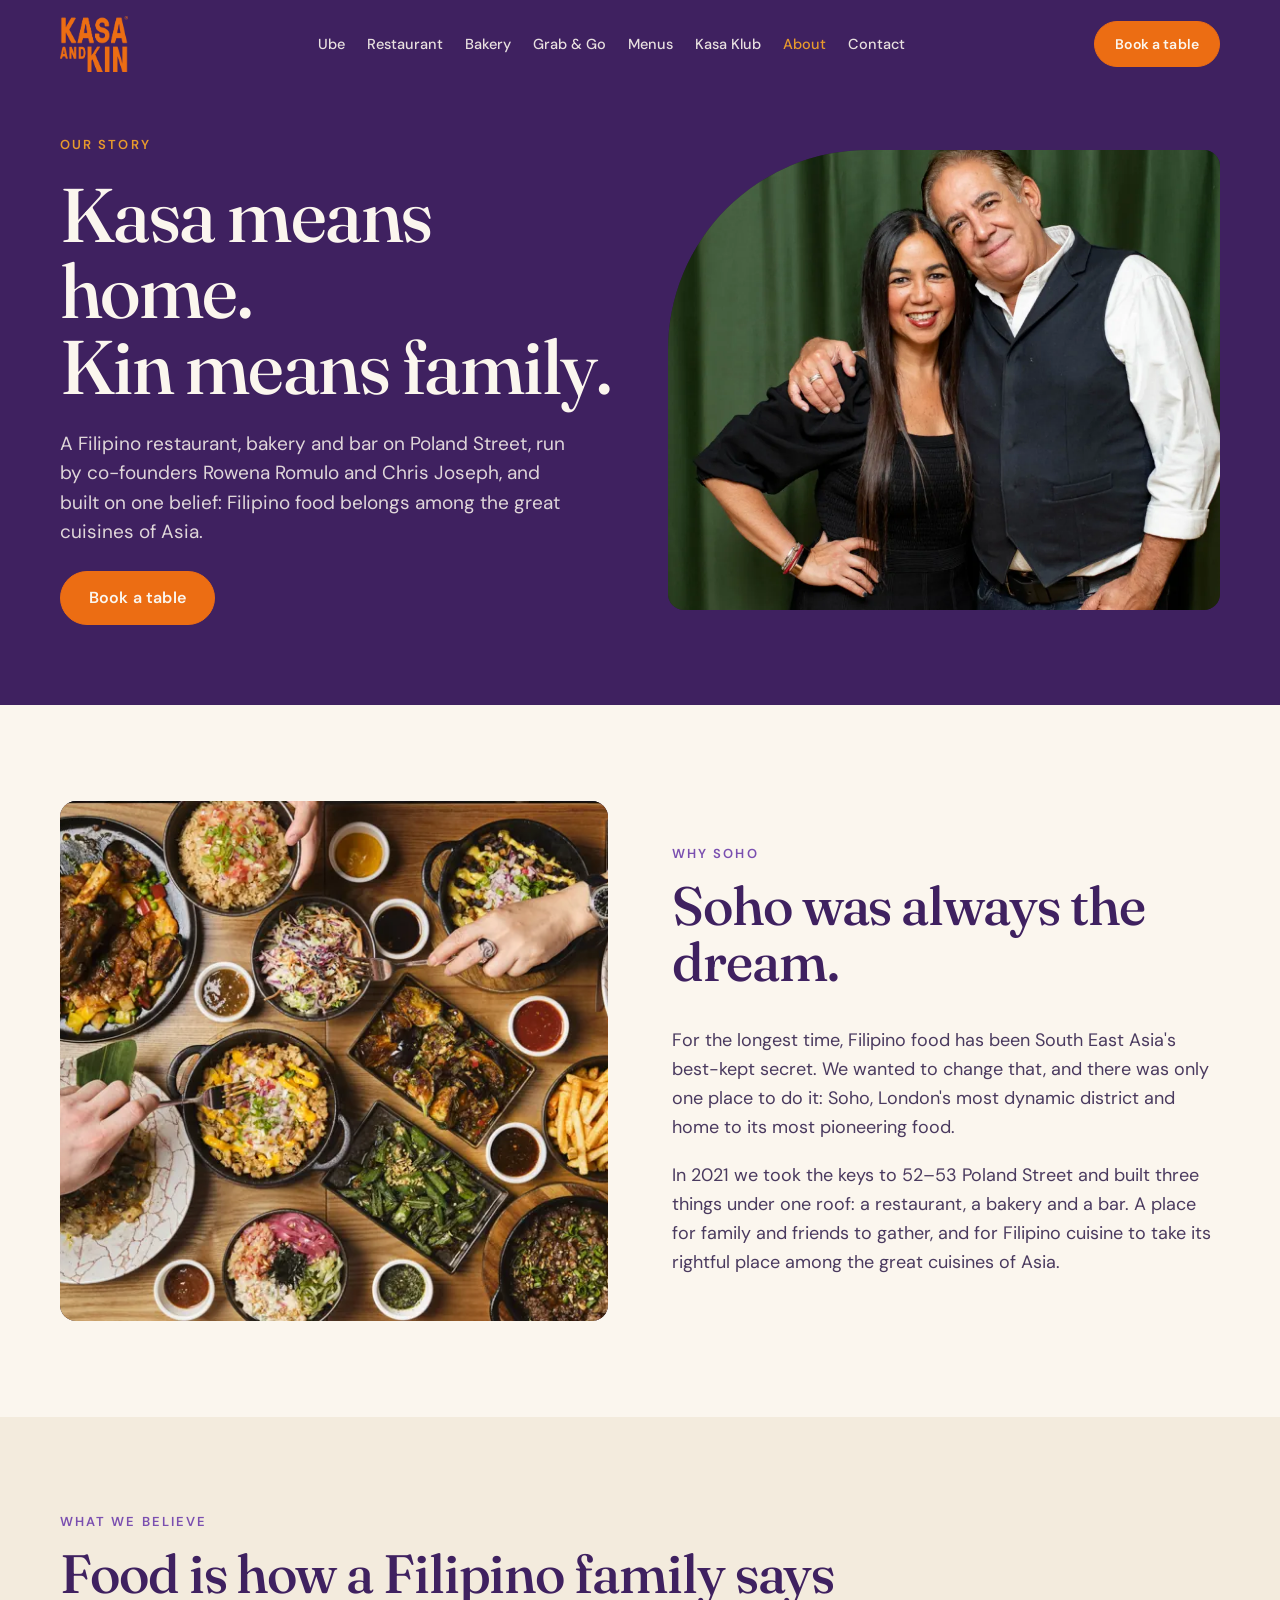
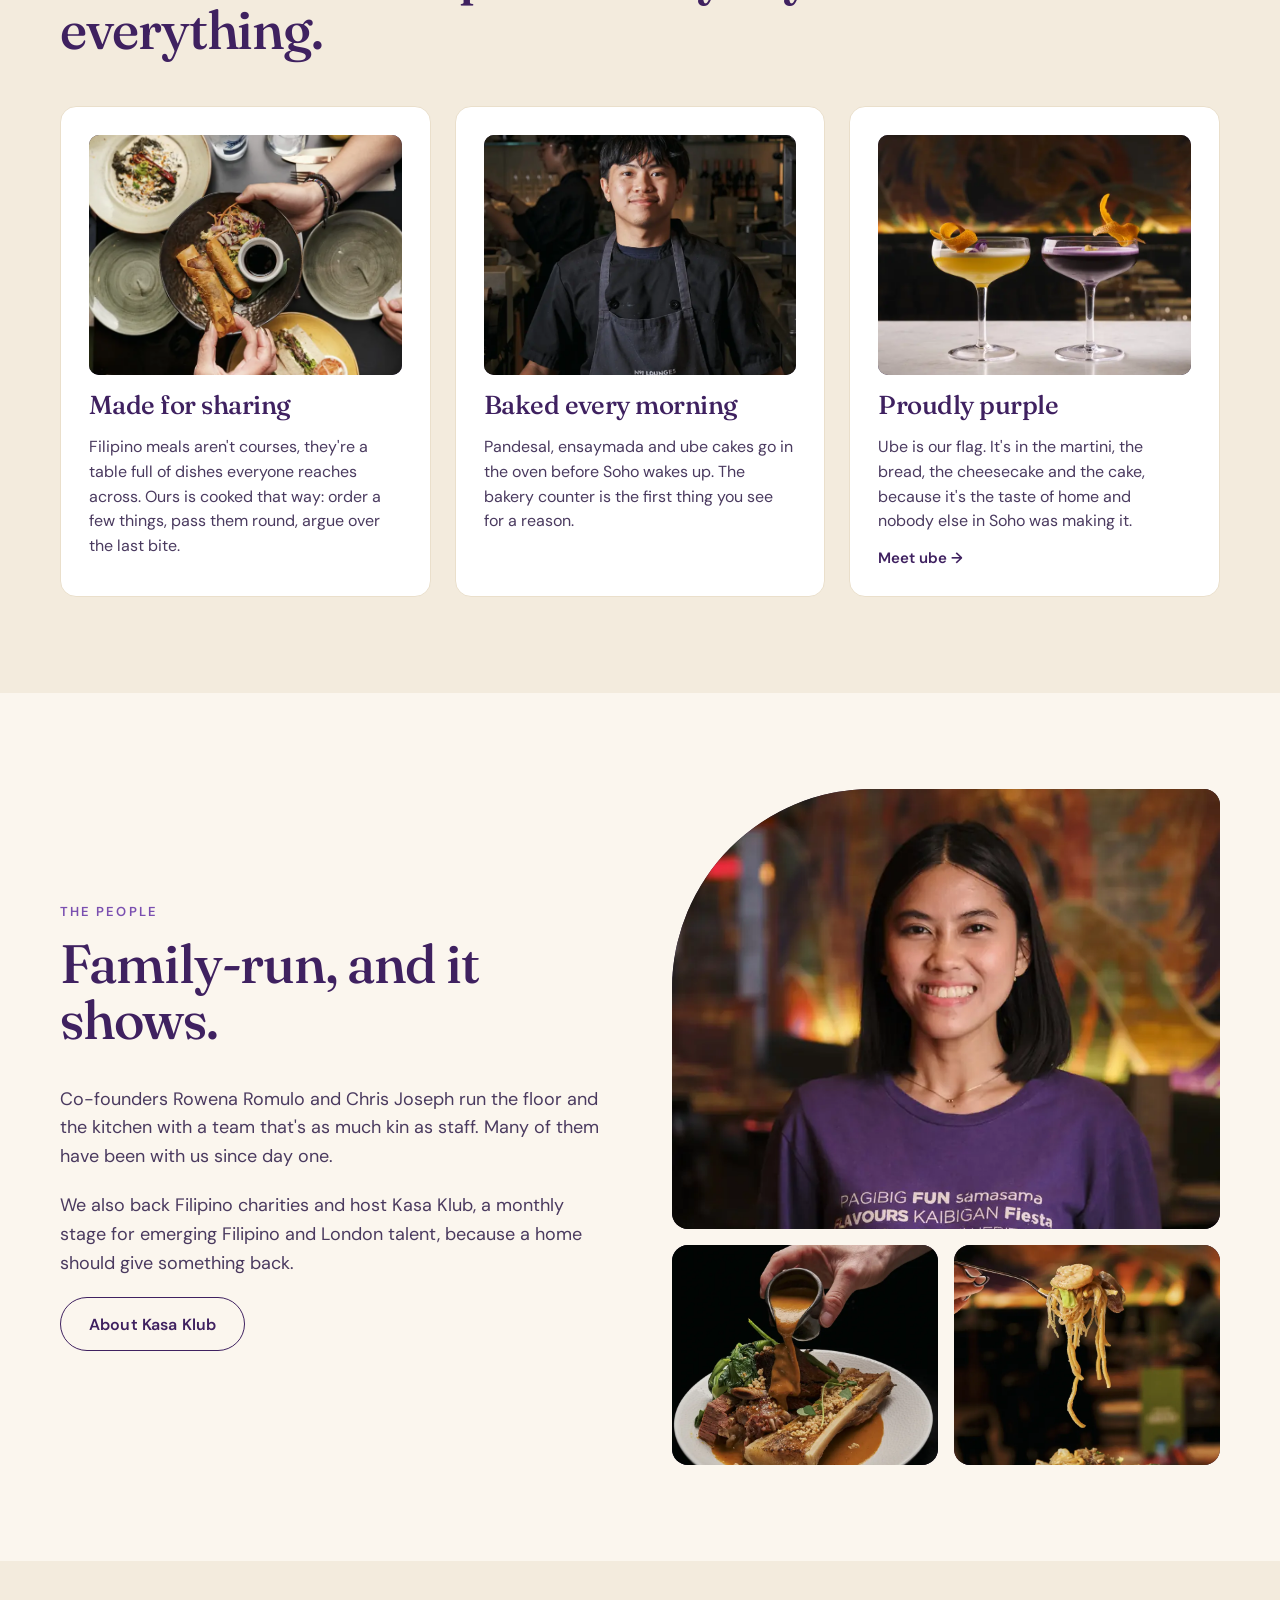
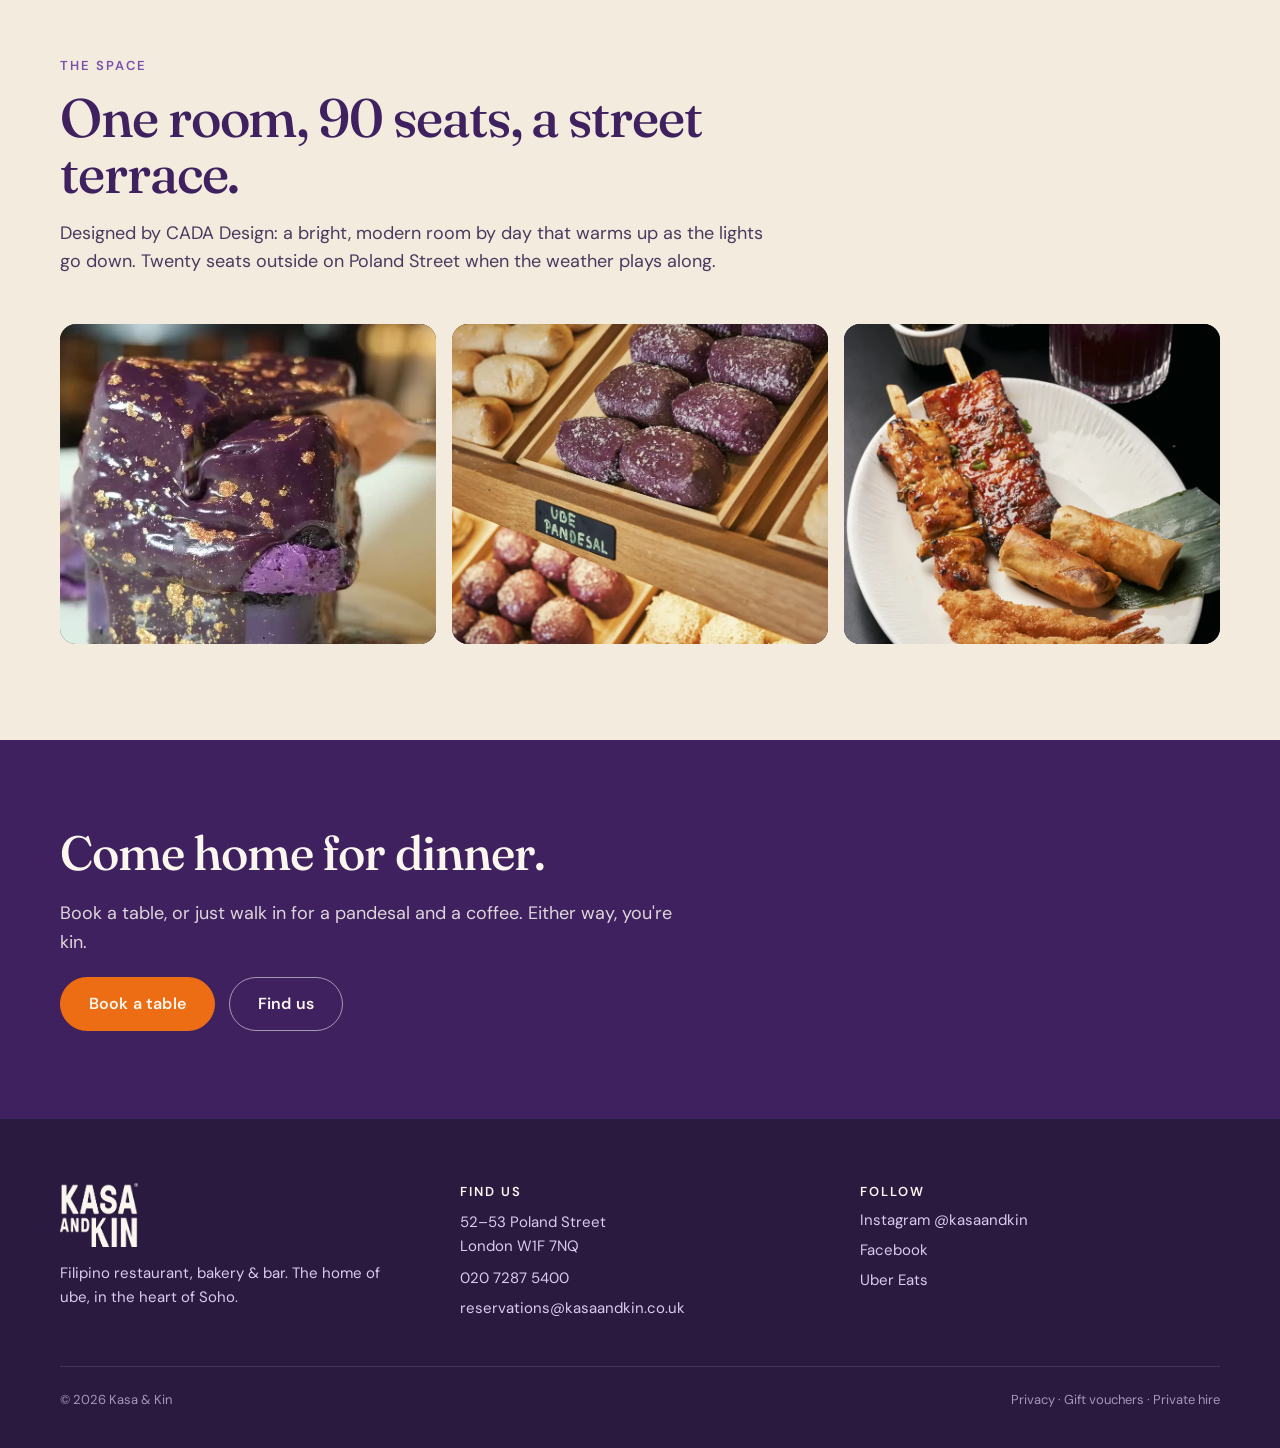
==== commit b08eaec2: "Cache-bust CSS and JS so browsers pick up updates immediately Co-Authored-By: Claude Opus 5.5 <norep" ====
--- a/about.html
+++ b/about.html
@@ -16,7 +16,7 @@
 <link rel="preconnect" href="https://fonts.googleapis.com">
 <link rel="preconnect" href="https://fonts.gstatic.com" crossorigin>
 <link href="https://fonts.googleapis.com/css2?family=Fraunces:ital,opsz,wght@0,9..144,300..900;1,9..144,300..900&family=DM+Sans:wght@400;500;600;700&display=swap" rel="stylesheet">
-<link rel="stylesheet" href="css/style.css">
+<link rel="stylesheet" href="css/style.css?v=202611041741">
 
 </head>
 <body>
@@ -69,6 +69,6 @@
   </div>
 </footer>
 </div>
-<script src="js/main.js"></script>
+<script src="js/main.js?v=202611041741"></script>
 </body>
 </html>
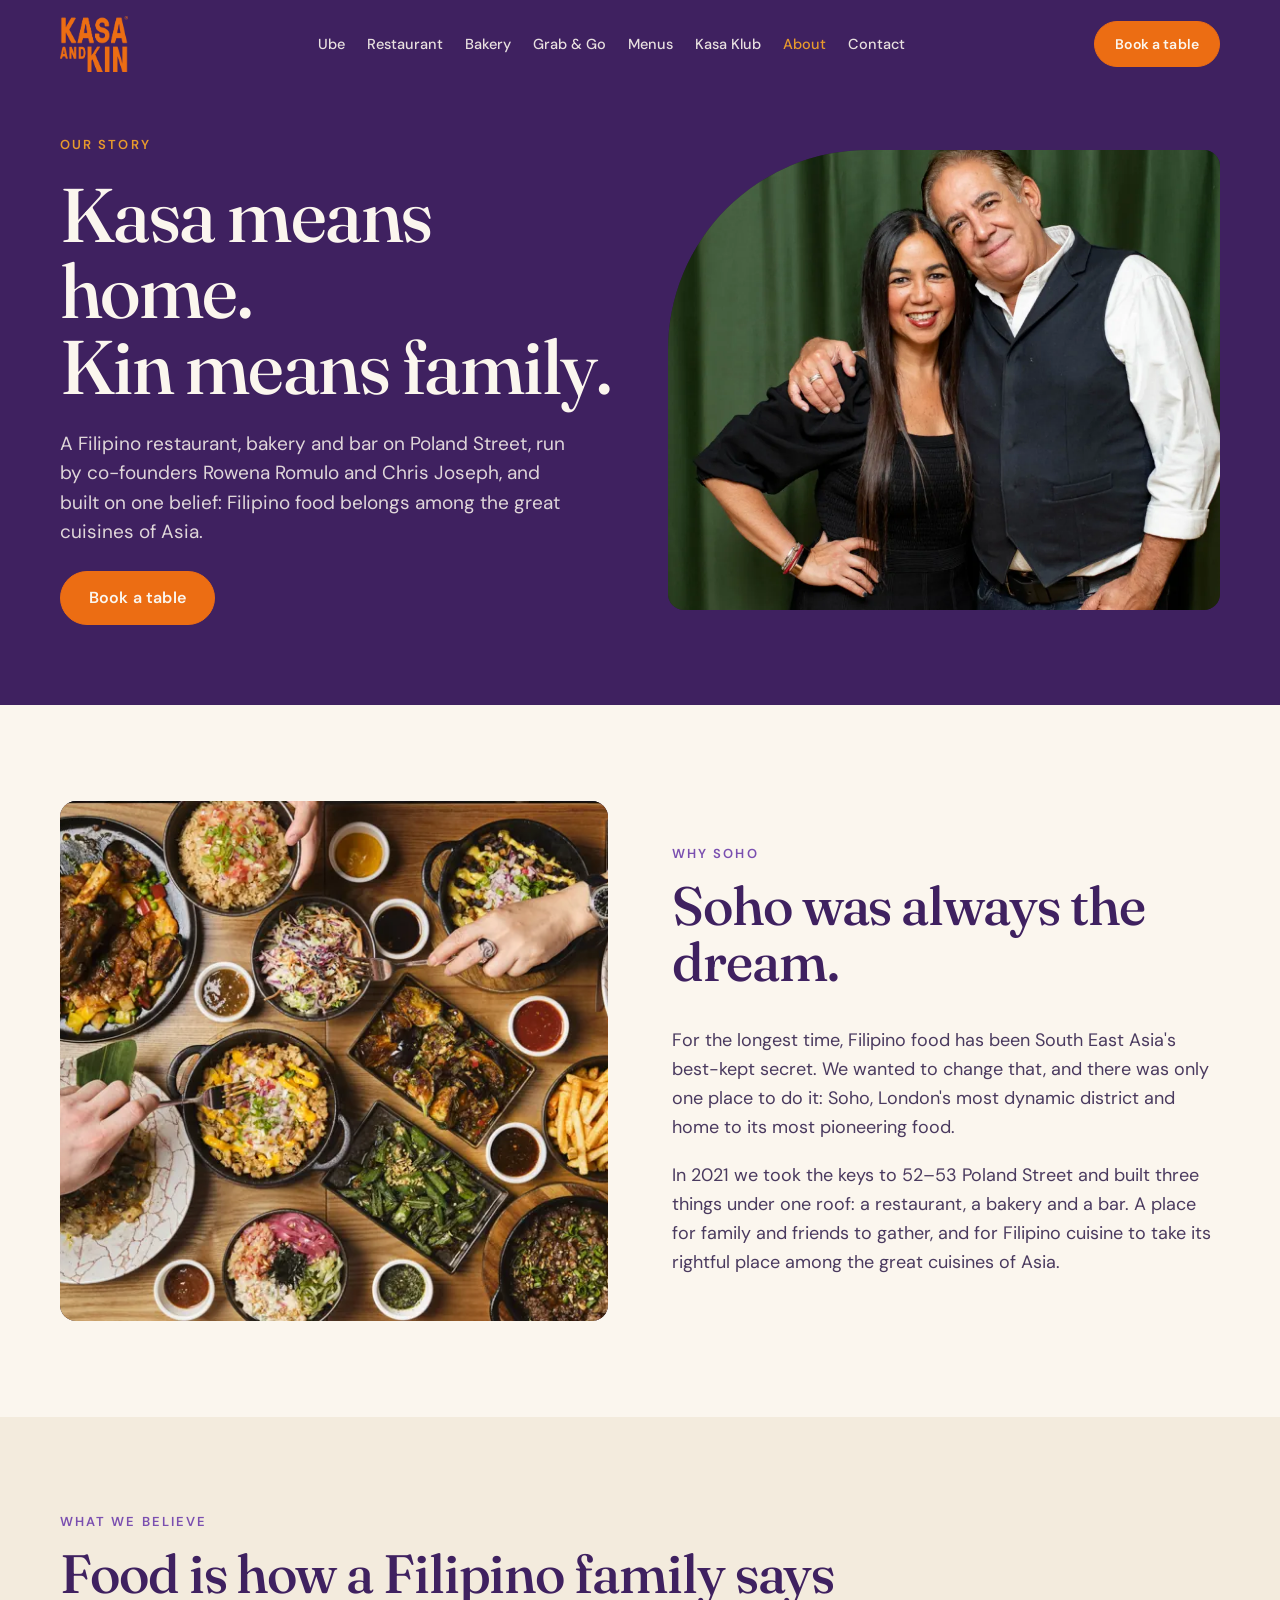
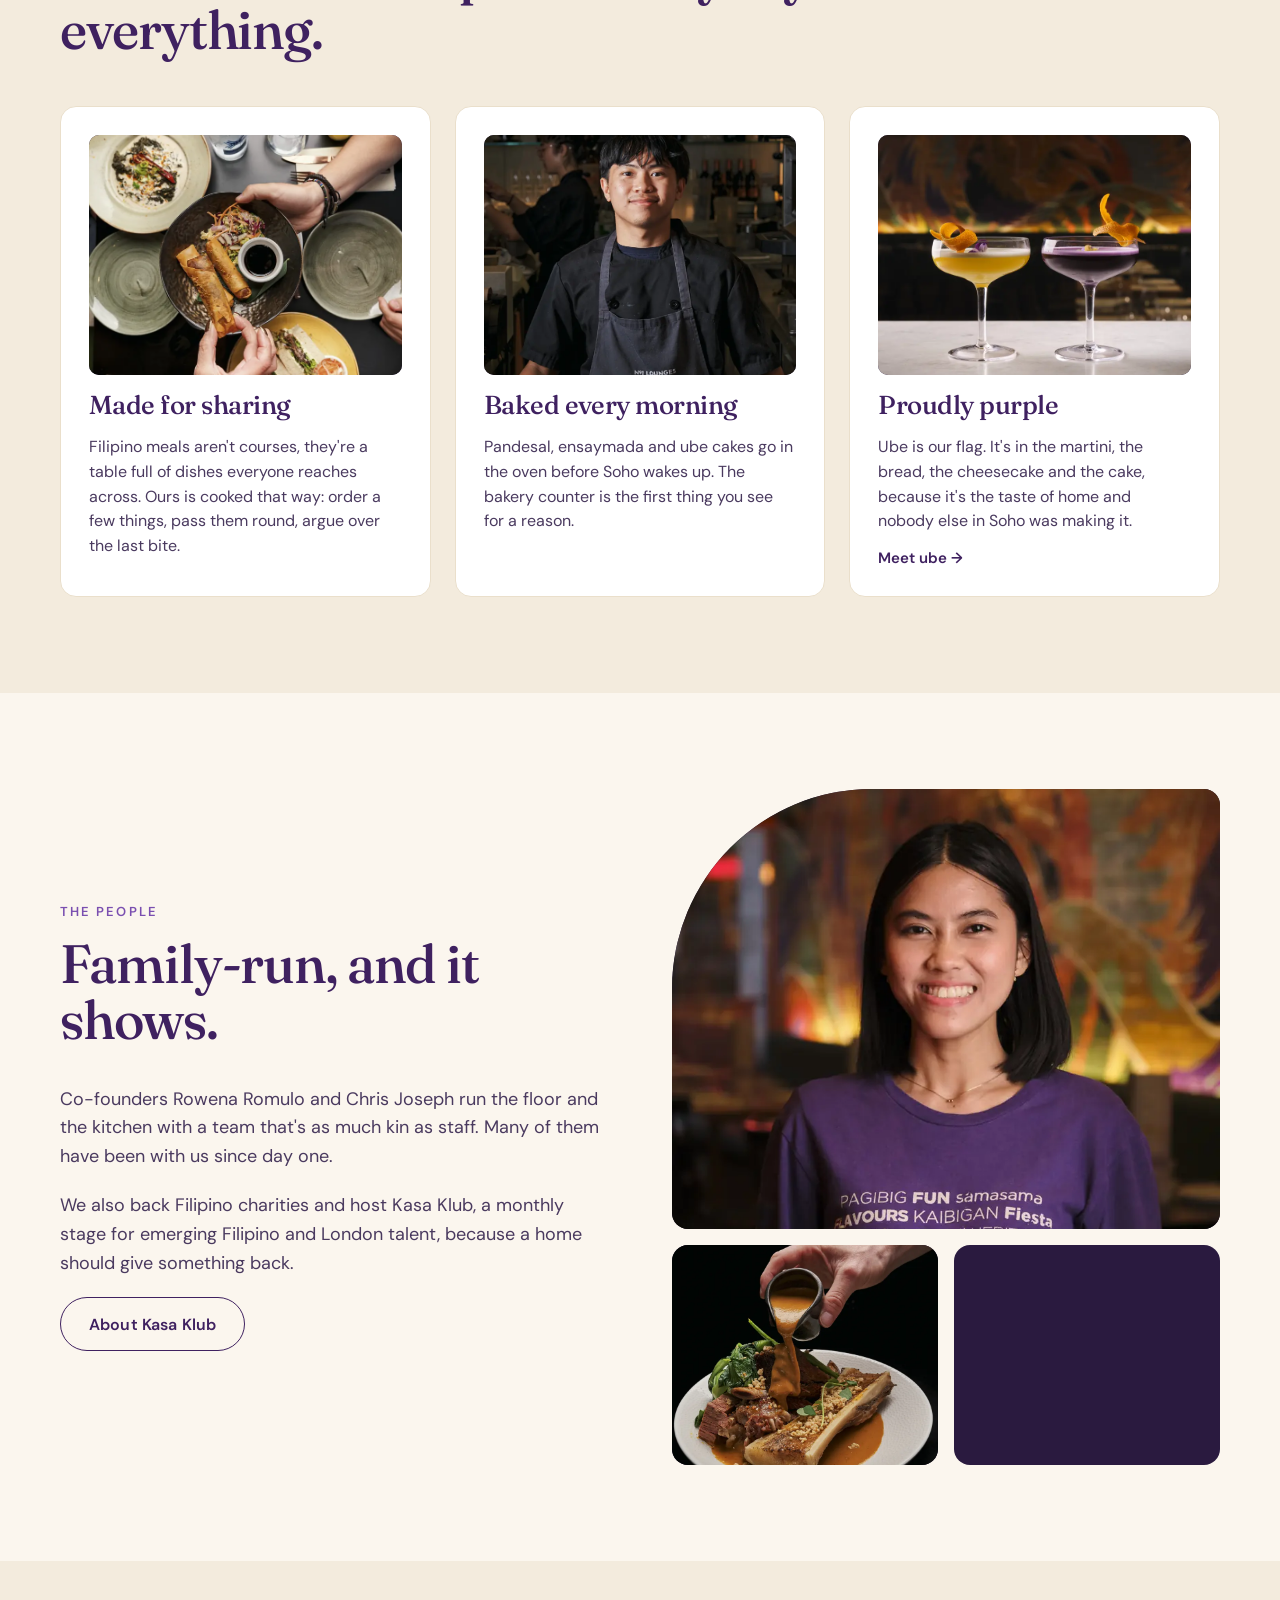
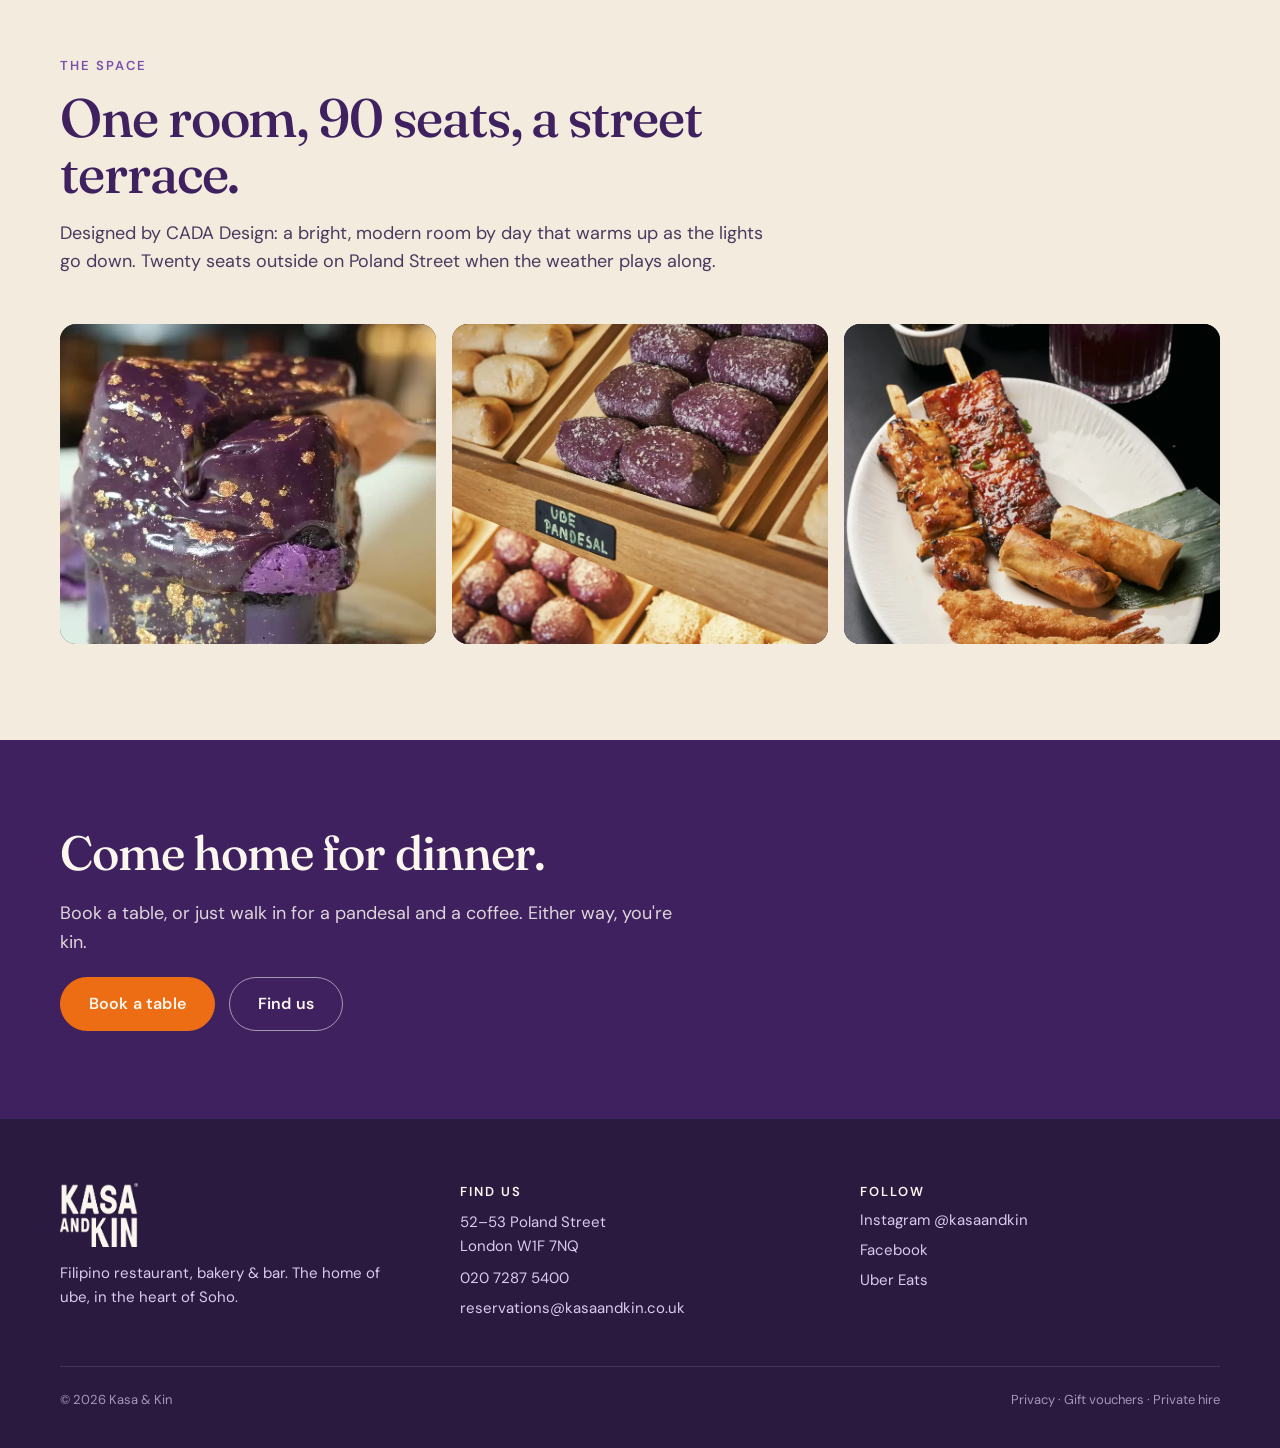
==== commit 04d83bd5: "Hero videos: 60% frame on desktop only; phones back to previous height Co-Authored-By: Claude Opus 5" ====
--- a/about.html
+++ b/about.html
@@ -16,7 +16,7 @@
 <link rel="preconnect" href="https://fonts.googleapis.com">
 <link rel="preconnect" href="https://fonts.gstatic.com" crossorigin>
 <link href="https://fonts.googleapis.com/css2?family=Fraunces:ital,opsz,wght@0,9..144,300..900;1,9..144,300..900&family=DM+Sans:wght@400;500;600;700&display=swap" rel="stylesheet">
-<link rel="stylesheet" href="css/style.css?v=202611041741">
+<link rel="stylesheet" href="css/style.css?v=202611041755">
 
 </head>
 <body>
@@ -69,6 +69,6 @@
   </div>
 </footer>
 </div>
-<script src="js/main.js?v=202611041741"></script>
+<script src="js/main.js?v=202611041755"></script>
 </body>
 </html>
--- a/css/style.css
+++ b/css/style.css
@@ -135,3 +135,7 @@
 .topbar-shell .topbar{padding-top:16px !important;padding-bottom:16px !important}
 @media (max-width:1040px){.topbar-shell .nav{max-height:calc(100svh - var(--tb-h,84px));overflow-y:auto}}
 @media (prefers-reduced-motion:reduce){.topbar-shell{transition:none}}
+
+/* top-of-page videos: 60% of the clip on desktop, original height on phones */
+.hero-vid{height:460px}
+@media (min-width:861px){.hero-vid{height:auto;aspect-ratio:15/16}}
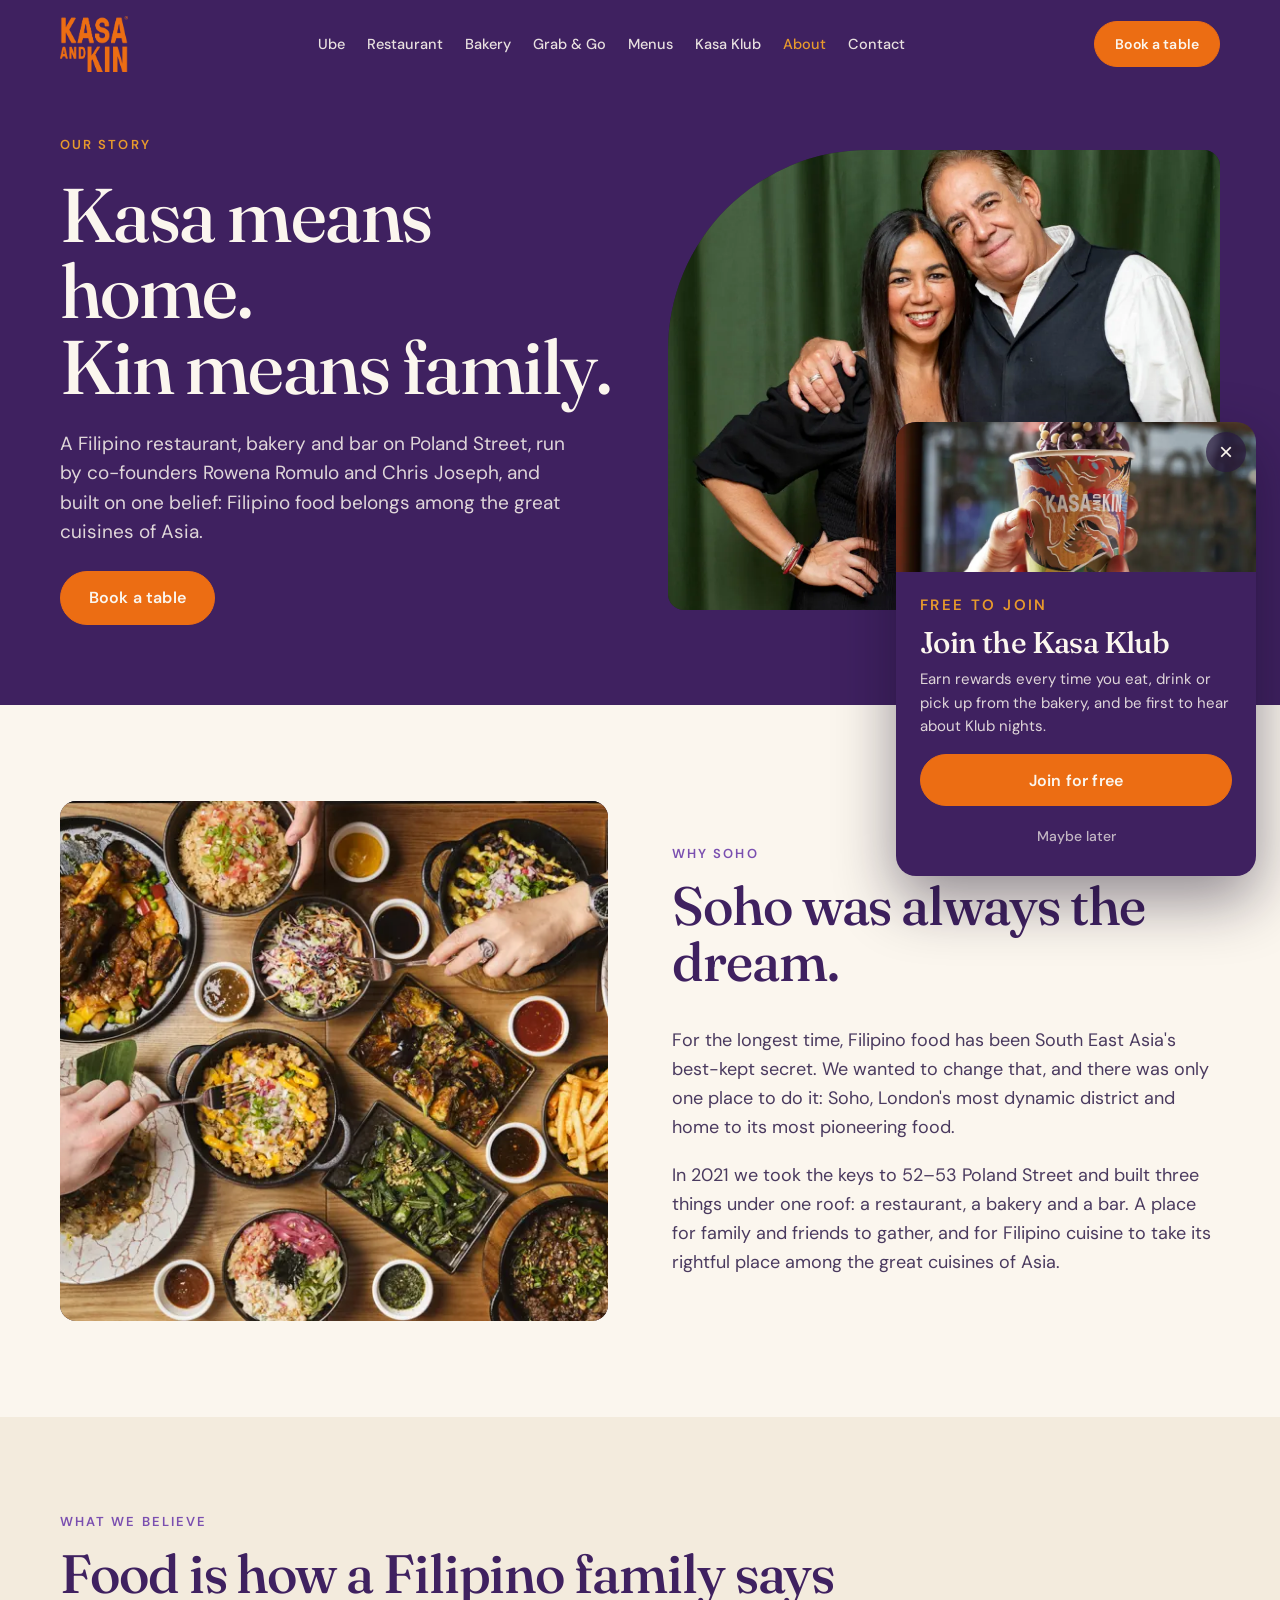
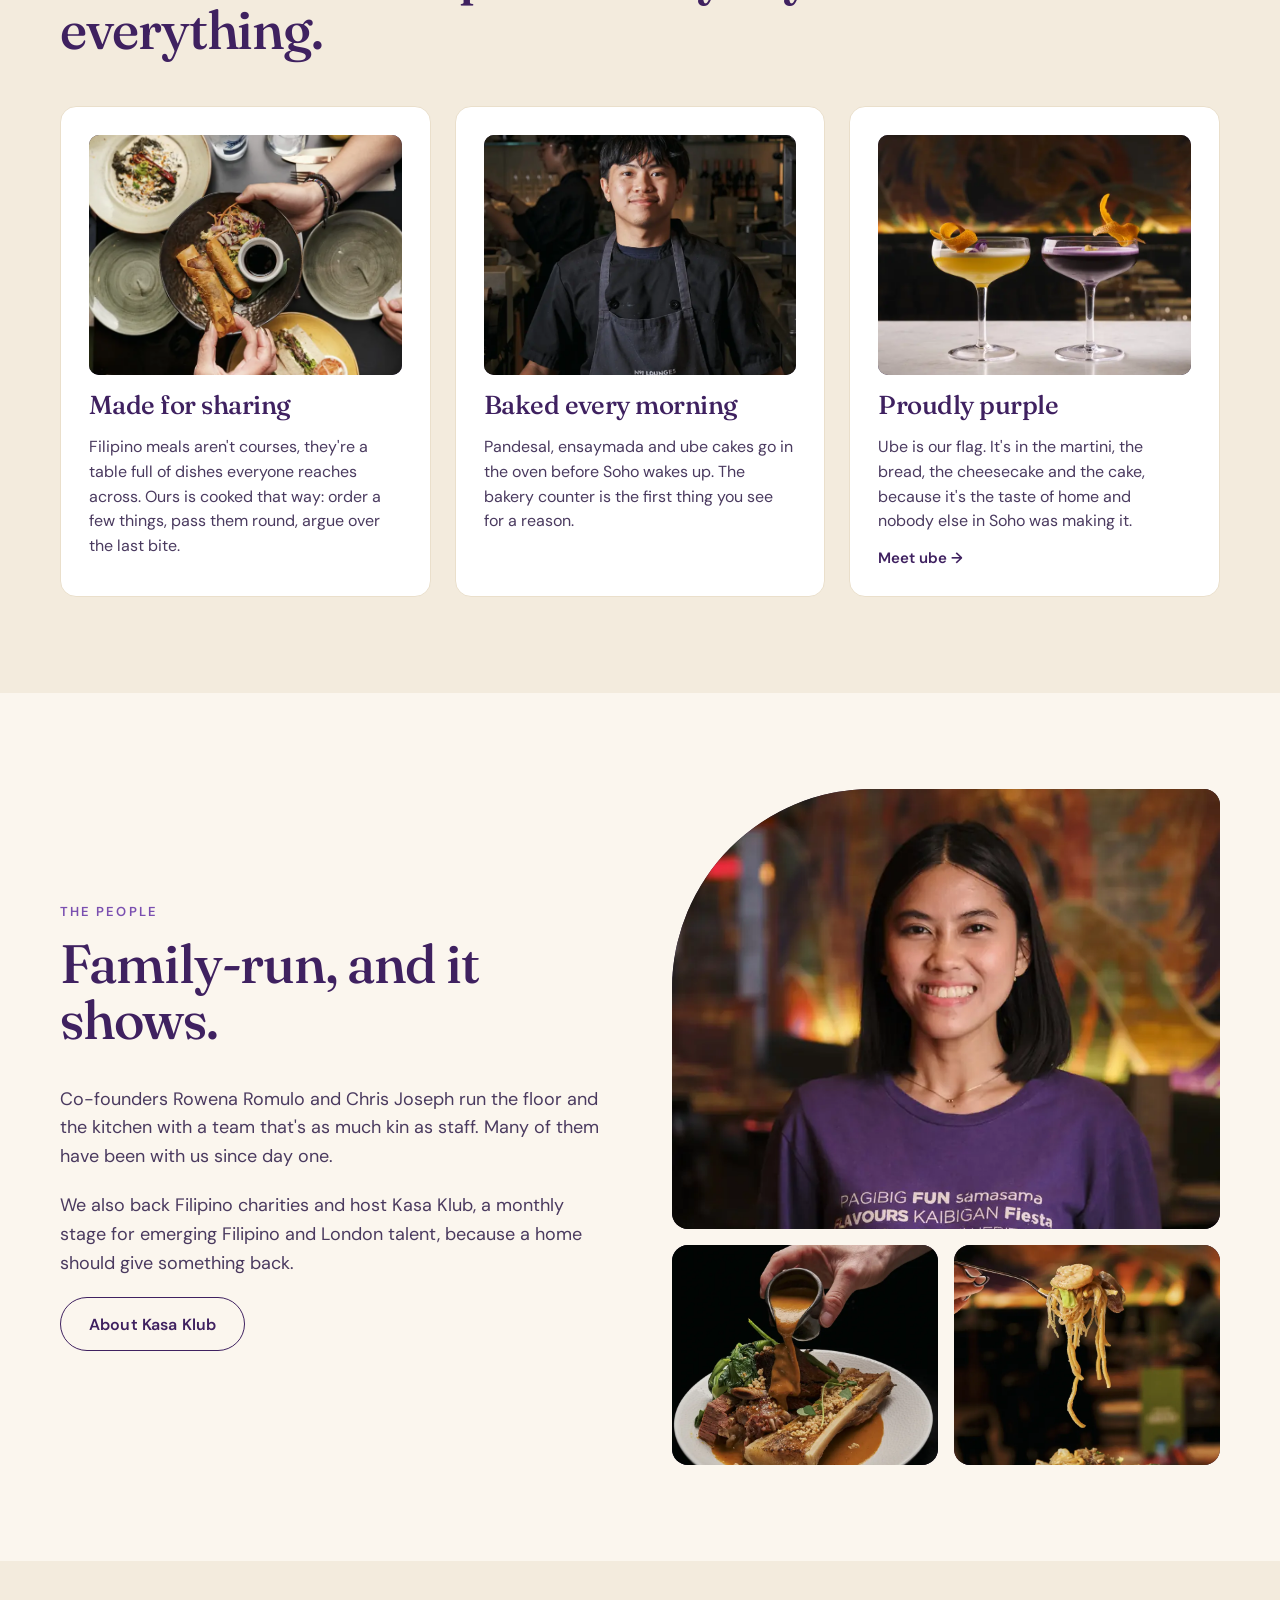
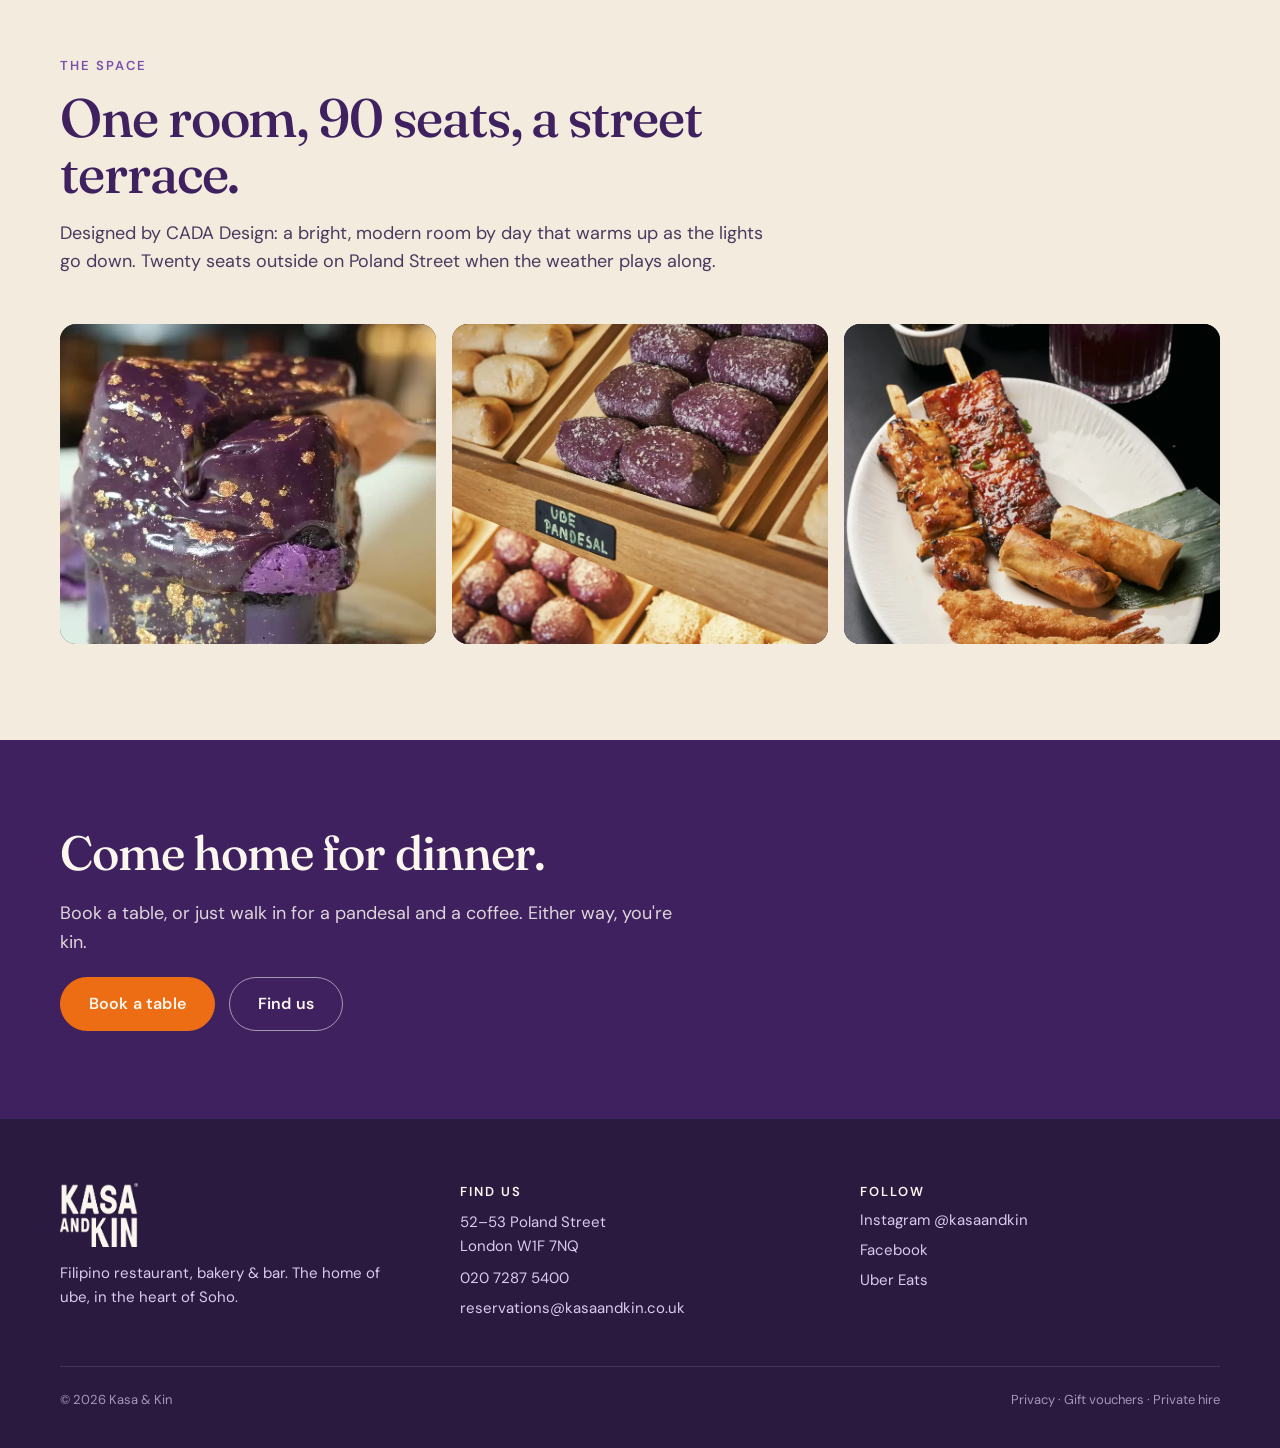
==== commit 9305d910: "Kasa Klub slide-in linking to Toast rewards signup; remove all [PRICE] placeholders Co-Authored-By: " ====
--- a/about.html
+++ b/about.html
@@ -16,7 +16,7 @@
 <link rel="preconnect" href="https://fonts.googleapis.com">
 <link rel="preconnect" href="https://fonts.gstatic.com" crossorigin>
 <link href="https://fonts.googleapis.com/css2?family=Fraunces:ital,opsz,wght@0,9..144,300..900;1,9..144,300..900&family=DM+Sans:wght@400;500;600;700&display=swap" rel="stylesheet">
-<link rel="stylesheet" href="css/style.css?v=202611041755">
+<link rel="stylesheet" href="css/style.css?v=202611041801">
 
 </head>
 <body>
@@ -69,6 +69,17 @@
   </div>
 </footer>
 </div>
-<script src="js/main.js?v=202611041755"></script>
+<aside class="kk-pop" id="kk-pop" role="dialog" aria-modal="false" aria-labelledby="kk-pop-title" hidden>
+  <button class="kk-pop-x" type="button" aria-label="Close">×</button>
+  <div class="kk-pop-img"><picture><source type="image/webp" srcset="images/kk-33-800.webp"><img src="images/kk-33-1600.jpg" alt="Ube soft serve in a Kasa and Kin cup" loading="lazy"></picture></div>
+  <div class="kk-pop-body">
+    <p class="eyebrow" style="margin:0;color:#E89A2C">Free to join</p>
+    <h2 id="kk-pop-title" class="h-display">Join the Kasa Klub</h2>
+    <p>Earn rewards every time you eat, drink or pick up from the bakery, and be first to hear about Klub nights.</p>
+    <a class="btn btn-gold kk-pop-cta" href="https://www.toasttab.com/kasa-and-kin/rewardsSignup" target="_blank" rel="noopener">Join for free</a>
+    <button class="kk-pop-later" type="button">Maybe later</button>
+  </div>
+</aside>
+<script src="js/main.js?v=202611041801"></script>
 </body>
 </html>
--- a/css/style.css
+++ b/css/style.css
@@ -139,3 +139,22 @@
 /* top-of-page videos: 60% of the clip on desktop, original height on phones */
 .hero-vid{height:460px}
 @media (min-width:861px){.hero-vid{height:auto;aspect-ratio:15/16}}
+
+/* ---- Kasa Klub slide-in ---- */
+.kk-pop{position:fixed;right:24px;bottom:24px;z-index:300;width:360px;max-width:calc(100vw - 32px);background:#3F2160;color:#FBF6EE;border-radius:20px;overflow:hidden;box-shadow:0 24px 60px rgba(20,10,35,0.45);transform:translateX(calc(100% + 48px));transition:transform .55s cubic-bezier(.2,.8,.2,1);display:flex;flex-direction:column}
+.kk-pop[hidden]{display:flex !important;visibility:hidden}
+.kk-pop.show{transform:none;visibility:visible}
+.kk-pop-img{height:150px;overflow:hidden}
+.kk-pop-img img{width:100%;height:100%;object-fit:cover;object-position:center 40%;display:block}
+.kk-pop-body{padding:22px 24px 20px;display:flex;flex-direction:column;gap:10px}
+.kk-pop-body h2{font-size:30px;line-height:1.05;color:#FBF6EE;margin:0}
+.kk-pop-body p{margin:0;font-size:15px;line-height:1.55;color:rgba(251,246,238,0.85)}
+.kk-pop-cta{margin-top:6px;width:100%}
+.kk-pop-later{background:none;border:0;color:rgba(251,246,238,0.7);font:500 14px "DM Sans",sans-serif;min-height:40px;cursor:pointer}
+.kk-pop-later:hover{color:#FBF6EE}
+.kk-pop-x{position:absolute;top:10px;right:10px;width:40px;height:40px;border-radius:999px;border:0;background:rgba(42,26,63,0.7);color:#FBF6EE;font-size:24px;line-height:1;cursor:pointer;z-index:1}
+.kk-pop-x:hover{background:#2A1A3F}
+@media (max-width:600px){.kk-pop{right:16px;left:16px;bottom:16px;width:auto}.kk-pop-img{height:120px}.kk-pop-body h2{font-size:26px}}
+@media (prefers-reduced-motion:reduce){.kk-pop{transition:none}}
+.kk-pop-cta{box-sizing:border-box}
+@media (max-width:600px){.kk-pop-img{height:96px}.kk-pop-body{padding:18px 20px 14px;gap:8px}}
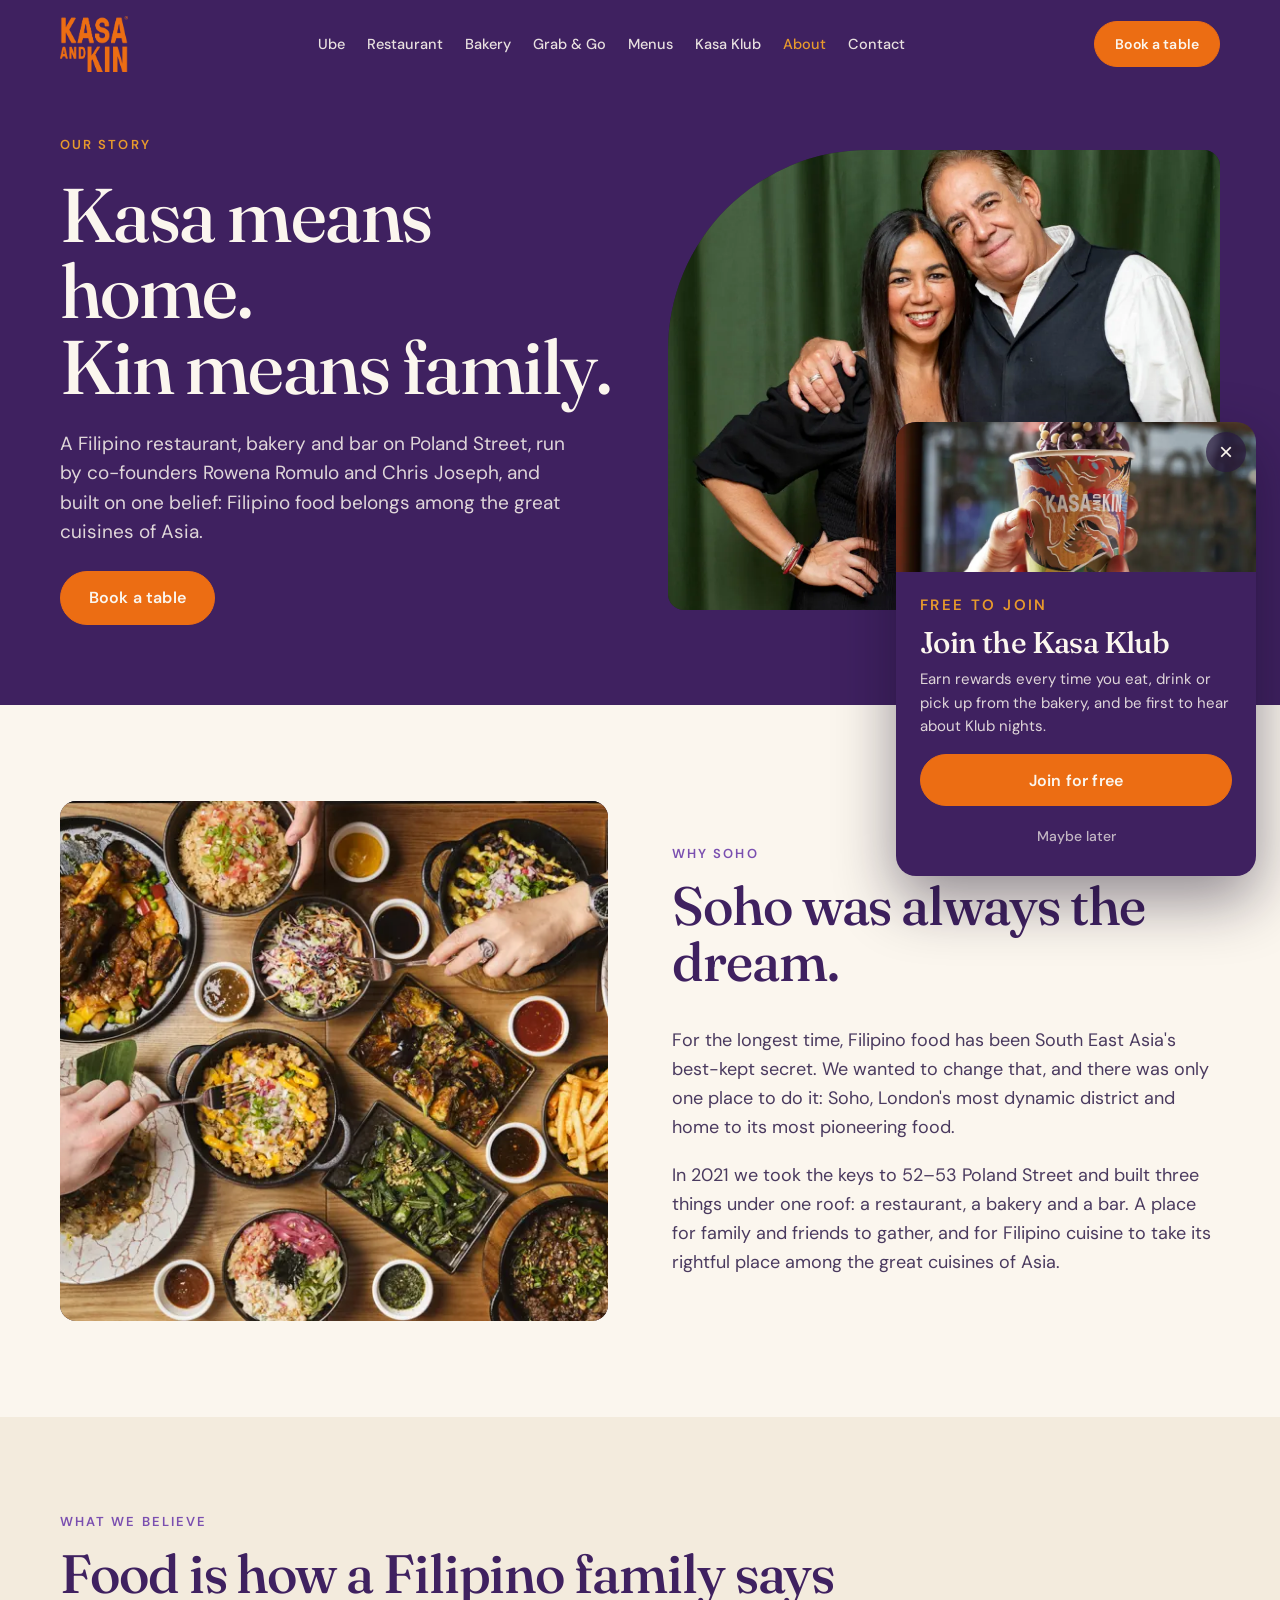
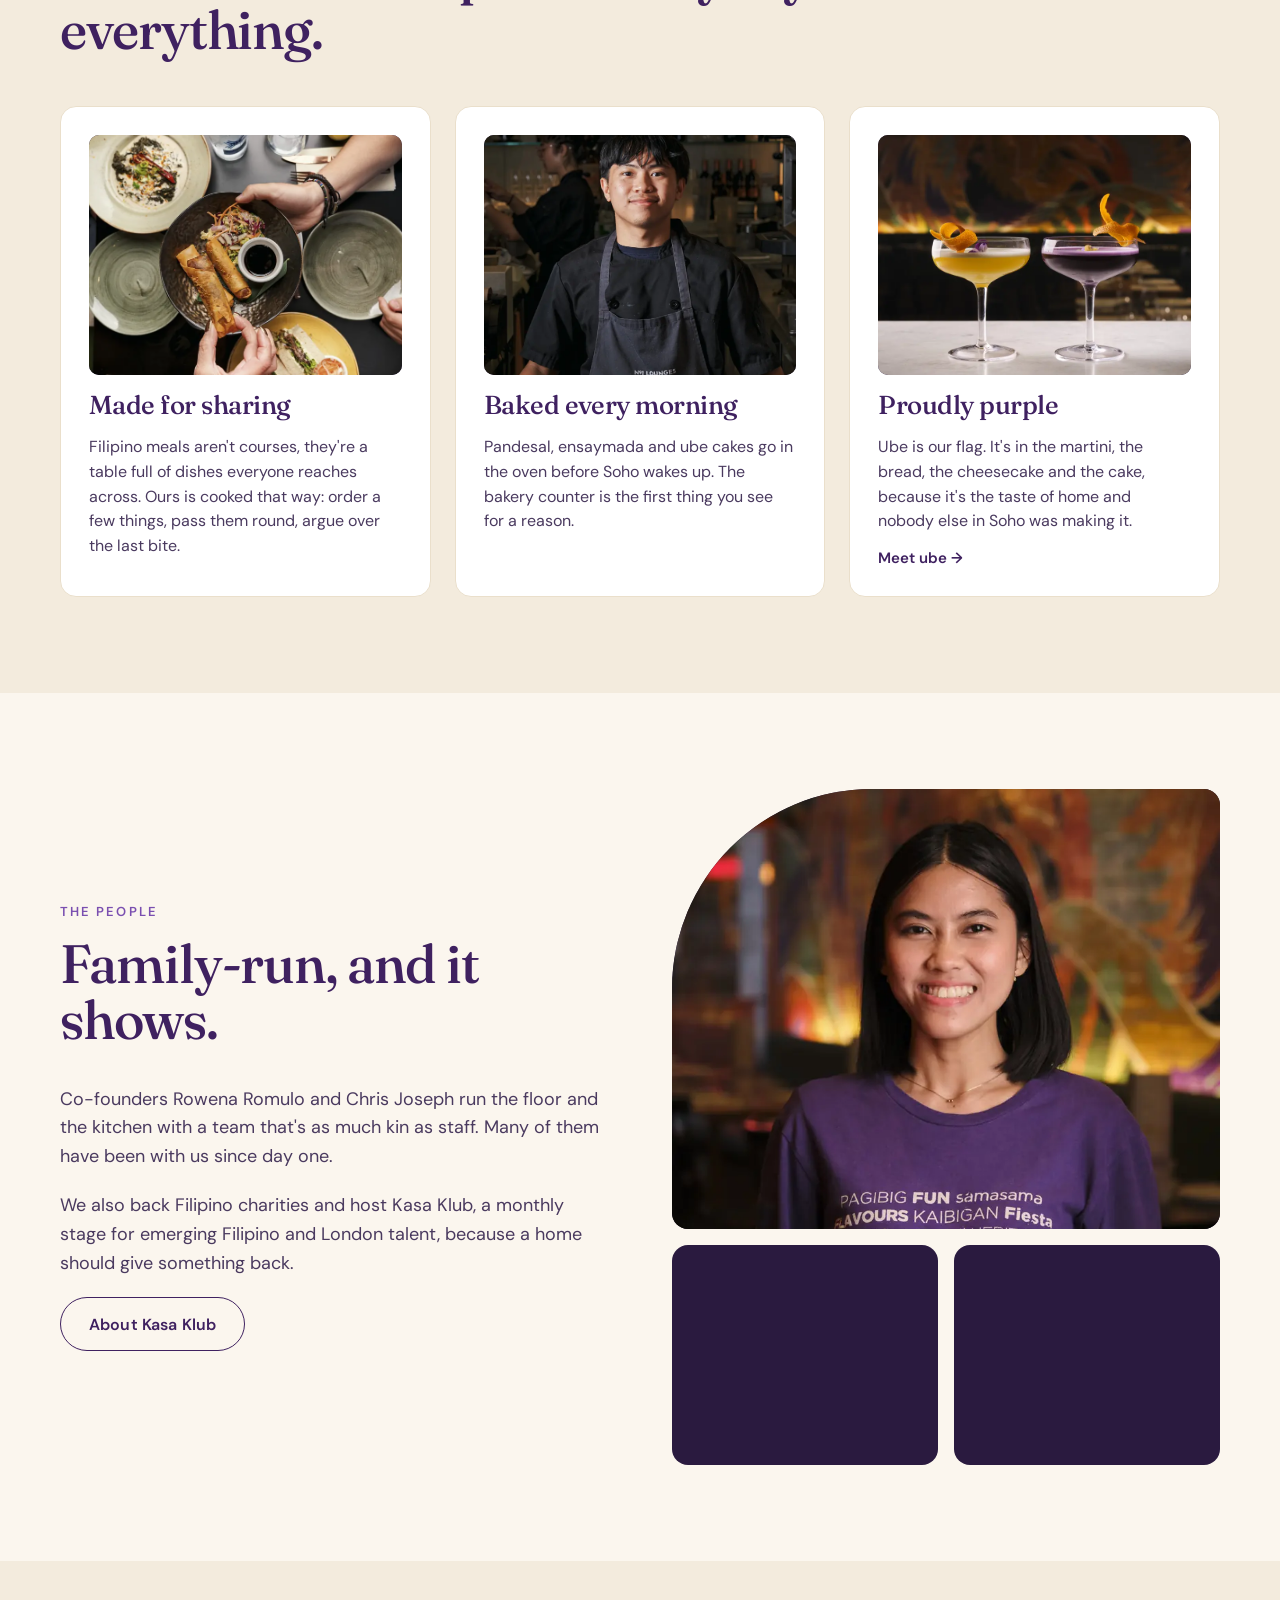
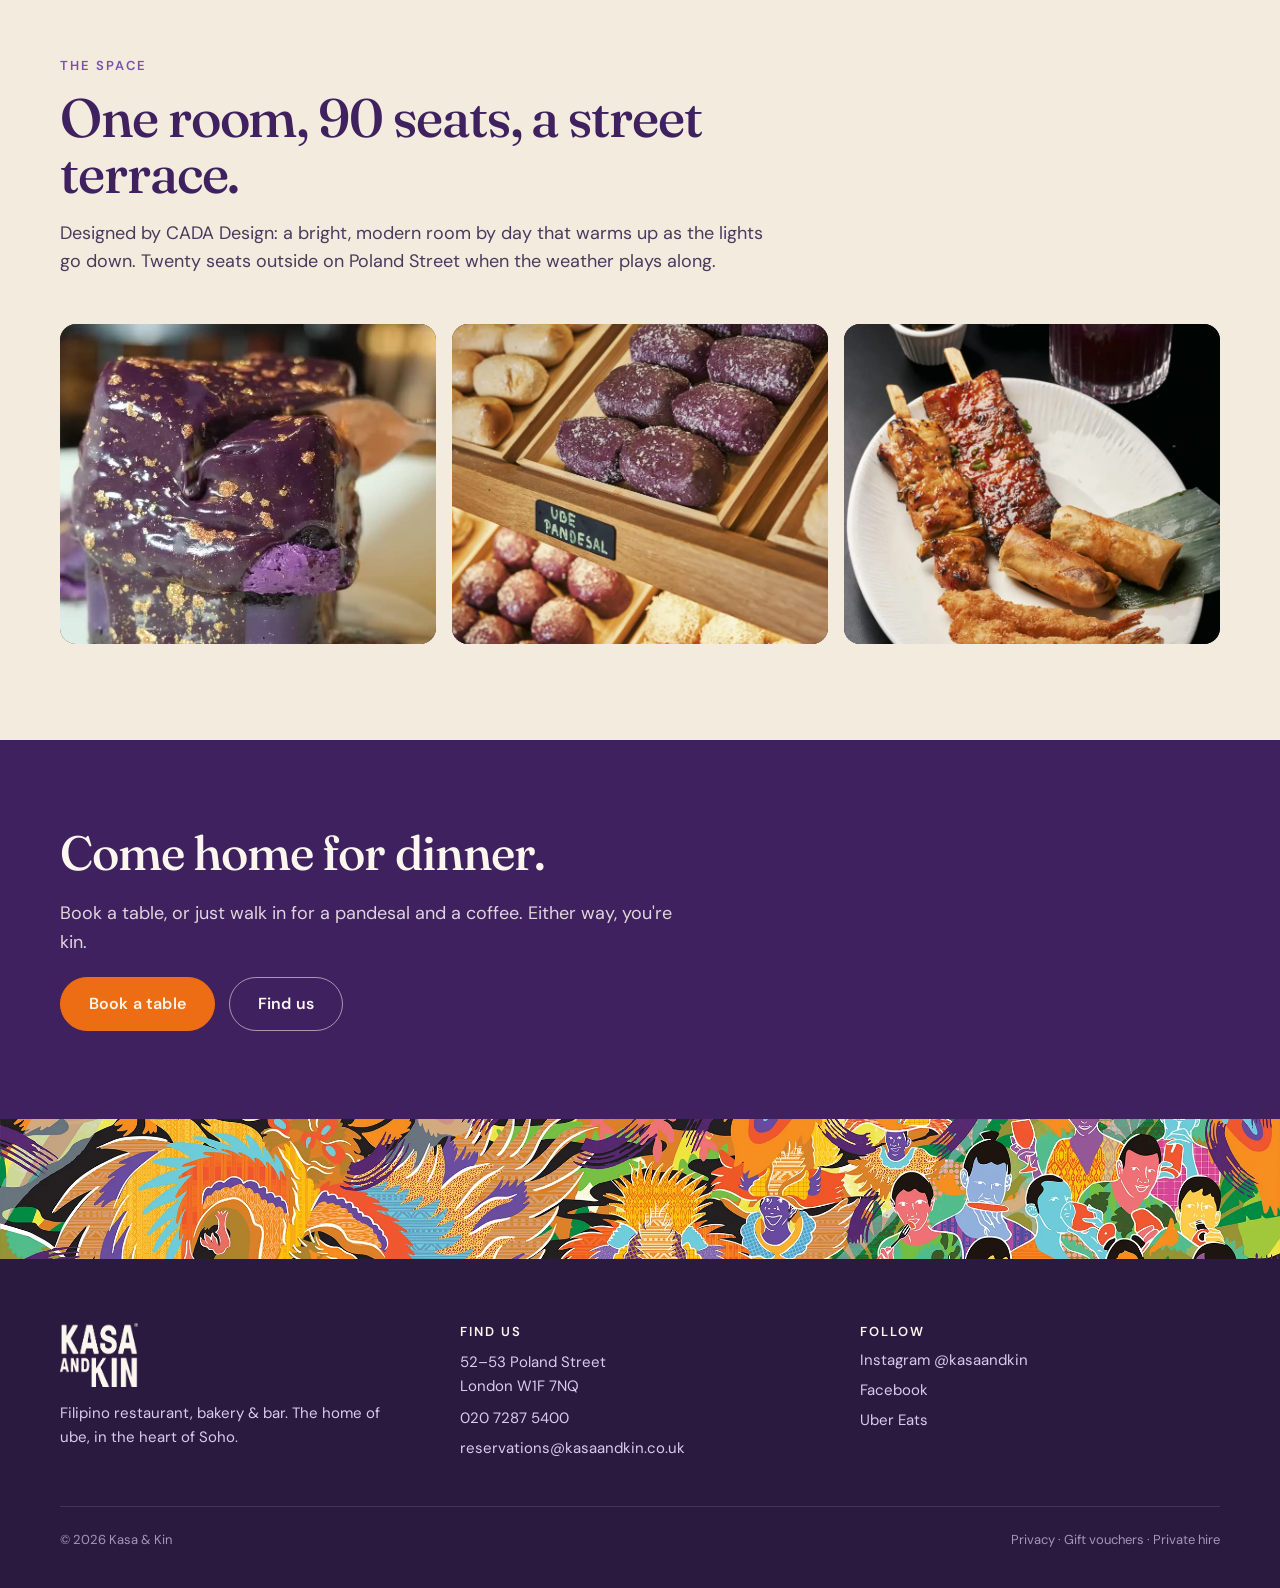
==== commit a816d851: "Add the Kasa & Kin mural: panning band on homepage, strip above footer on every page Co-Authored-By:" ====
--- a/about.html
+++ b/about.html
@@ -16,7 +16,7 @@
 <link rel="preconnect" href="https://fonts.googleapis.com">
 <link rel="preconnect" href="https://fonts.gstatic.com" crossorigin>
 <link href="https://fonts.googleapis.com/css2?family=Fraunces:ital,opsz,wght@0,9..144,300..900;1,9..144,300..900&family=DM+Sans:wght@400;500;600;700&display=swap" rel="stylesheet">
-<link rel="stylesheet" href="css/style.css?v=202611041801">
+<link rel="stylesheet" href="css/style.css?v=20261104184150">
 
 </head>
 <body>
@@ -42,6 +42,7 @@
 <section style="padding:96px 0"><div class="wrap"><div class="cols2" style="display:grid;grid-template-columns:repeat(2, minmax(0, 1fr));gap:64px;align-items:center"><div style="display:flex;flex-direction:column;gap:20px"><div style="display:flex;flex-direction:column;gap:16px;max-width:820px;margin-bottom:48px"><p class="eyebrow" style="margin:0;color:#7A4FB0">The people</p><h2 class="h-display sec-h" style="font-size:54px;line-height:1.04;color:#3F2160">Family-run, and it shows.</h2></div><p class="body" style="margin-top:-32px">Co-founders Rowena Romulo and Chris Joseph run the floor and the kitchen with a team that's as much kin as staff. Many of them have been with us since day one.</p><p class="body">We also back Filipino charities and host Kasa Klub, a monthly stage for emerging Filipino and London talent, because a home should give something back.</p><a href="kasa-klub.html" class="btn btn-outline" style="align-self:flex-start">About Kasa Klub</a></div><div style="display:flex;flex-direction:column;gap:16px"><div class="ph ph-media" style="height:440px;border-radius:200px 16px 16px 16px"><picture><source type="image/webp" srcset="images/kk-10-800.webp 800w, images/kk-10-1600.webp 1600w" sizes="(max-width:860px) 100vw, 50vw"><img src="images/kk-10-1600.jpg" alt="Kasa and Kin team member holding a basket of ube pastries" loading="lazy" decoding="async" style="object-position:center 25%"></picture></div><div style="display:grid;grid-template-columns:repeat(2, minmax(0, 1fr));gap:16px"><div class="ph ph-media" style="height:220px;border-radius:16px"><picture><source type="image/webp" srcset="images/kk-23-800.webp 800w, images/kk-23-1600.webp 1600w" sizes="(max-width:860px) 100vw, 50vw"><img src="images/kk-23-1600.jpg" alt="Sauce poured over bone marrow and beef" loading="lazy" decoding="async" style="object-position:center"></picture></div><div class="ph ph-media" style="height:220px;border-radius:16px"><picture><source type="image/webp" srcset="images/kk-20-800.webp 800w, images/kk-20-1600.webp 1600w" sizes="(max-width:860px) 100vw, 50vw"><img src="images/kk-20-1600.jpg" alt="Pancit noodles lifted from the bowl" loading="lazy" decoding="async" style="object-position:center"></picture></div></div></div></div></div></section>
 <section style="background:#F3EBDD;padding:96px 0"><div class="wrap"><div style="display:flex;flex-direction:column;gap:16px;max-width:820px;margin-bottom:48px"><p class="eyebrow" style="margin:0;color:#7A4FB0">The space</p><h2 class="h-display sec-h" style="font-size:54px;line-height:1.04;color:#3F2160">One room, 90 seats, a street terrace.</h2><p style="margin:0;font-size:18px;line-height:1.6;color:#4A3A5F;max-width:720px">Designed by CADA Design: a bright, modern room by day that warms up as the lights go down. Twenty seats outside on Poland Street when the weather plays along.</p></div><div style="display:grid;grid-template-columns:repeat(3, minmax(0, 1fr));gap:16px" class="cols3"><div class="ph ph-media" style="height:320px;border-radius:16px;background-image:url(video/kk-v04.jpg)"><video autoplay muted loop playsinline webkit-playsinline disablepictureinpicture preload="auto" poster="video/kk-v04.jpg" aria-label="Ube soft serve and the dining room"><source src="video/kk-v04.mp4" type="video/mp4"></video></div><div class="ph ph-media" style="height:320px;border-radius:16px"><picture><source type="image/webp" srcset="images/kk-29-800.webp 800w, images/kk-29-1600.webp 1600w" sizes="(max-width:860px) 100vw, 50vw"><img src="images/kk-29-1600.jpg" alt="Ube pandesal on the bakery counter" loading="lazy" decoding="async" style="object-position:center"></picture></div><div class="ph ph-media" style="height:320px;border-radius:16px"><picture><source type="image/webp" srcset="images/kk-27-800.webp 800w, images/kk-27-1600.webp 1600w" sizes="(max-width:860px) 100vw, 50vw"><img src="images/kk-27-1600.jpg" alt="Skewers and lumpia with a purple cocktail" loading="lazy" decoding="async" style="object-position:center"></picture></div></div></div></section>
 <section style="background:#3F2160;color:#FBF6EE;padding:88px 0"><div class="wrap" style="display:flex;flex-direction:column;align-items:flex-start;gap:20px"><h2 class="h-display sec-h" style="font-size:48px;line-height:1.06;color:#FBF6EE;max-width:760px">Come home for dinner.</h2><p style="margin:0;font-size:18px;line-height:1.6;color:rgba(251,246,238,0.85);max-width:620px">Book a table, or just walk in for a pandesal and a coffee. Either way, you're kin.</p><div style="display:flex;gap:14px;flex-wrap:wrap"><a href="https://tables.toasttab.com/restaurants/767cba43-fa35-4088-9961-1121550fa5e2/reserve?partySize=2" target="_blank" rel="noopener" class="btn btn-gold">Book a table</a><a href="contact.html" class="btn btn-ghost">Find us</a></div></div></section>
+<div class="mural mural-strip" aria-hidden="true"></div>
 <footer class="foot" style="background:#2A1A3F;color:#D9CBEF;padding:64px 0 40px">
   <div class="wrap" style="display:flex;flex-direction:column;gap:48px">
     <div class="cols3" style="display:grid;grid-template-columns:repeat(3, minmax(0, 1fr));gap:40px">
@@ -80,6 +81,6 @@
     <button class="kk-pop-later" type="button">Maybe later</button>
   </div>
 </aside>
-<script src="js/main.js?v=202611041801"></script>
+<script src="js/main.js?v=20261104181426"></script>
 </body>
 </html>
--- a/css/style.css
+++ b/css/style.css
@@ -1,4 +1,4 @@
-html,body{height:auto;min-height:100%;overflow-x:hidden;overflow-y:auto;-webkit-overflow-scrolling:touch}
+html,body{height:auto;min-height:100%;overflow-x:clip}
 body{margin:0;background:#FBF6EE;font-family:"DM Sans",system-ui,sans-serif;color:#2A1A3F;-webkit-font-smoothing:antialiased}
 a{color:#3F2160;text-decoration:none}a:hover{color:#E89A2C}
 .btn{display:inline-flex;align-items:center;justify-content:center;min-height:52px;padding:0 28px;border-radius:999px;font-weight:600;font-size:16px;letter-spacing:0.01em;border:1.5px solid transparent;cursor:pointer;font-family:"DM Sans",sans-serif}
@@ -158,3 +158,35 @@
 @media (prefers-reduced-motion:reduce){.kk-pop{transition:none}}
 .kk-pop-cta{box-sizing:border-box}
 @media (max-width:600px){.kk-pop-img{height:96px}.kk-pop-body{padding:18px 20px 14px;gap:8px}}
+
+/* ---- menus: sticky section jump bar ---- */
+.menu-jump{position:sticky;top:var(--tb-h,88px);z-index:150;background:rgba(251,246,238,0.96);-webkit-backdrop-filter:blur(8px);backdrop-filter:blur(8px);border-bottom:1px solid transparent;transition:top .35s cubic-bezier(.4,0,.2,1),box-shadow .25s ease,border-color .25s ease;padding:14px 0}
+.tb-is-hidden .menu-jump{top:0}
+.menu-jump.stuck{box-shadow:0 8px 24px rgba(42,26,63,0.10);border-bottom-color:#EADFCB}
+.menu-jump-row{display:flex;gap:10px;overflow-x:auto;scrollbar-width:none;-webkit-overflow-scrolling:touch}
+.menu-jump-row::-webkit-scrollbar{display:none}
+.menu-jump .pill{flex:none;transition:background-color .2s ease,color .2s ease}
+.menu-jump .pill:hover{background:#EEE6F6}
+.menu-jump .pill.active{background:#3F2160;color:#FBF6EE;border-color:#3F2160}
+@media (max-width:860px){.menu-jump{padding:10px 0}.menu-jump .pill{min-height:40px}}
+@media (prefers-reduced-motion:reduce){.menu-jump{transition:none}}
+
+/* ---- the Kasa & Kin mural ---- */
+.mural{display:block;width:100%;background-color:#3F2160;background-repeat:no-repeat;background-size:auto 100%;background-position:0% 50%;
+  background-image:url(../images/kk-mural.jpg);
+  background-image:image-set(url(../images/kk-mural.webp) type("image/webp"), url(../images/kk-mural.jpg) type("image/jpeg"));
+  animation:kk-mural-pan 45s ease-in-out infinite alternate}
+.mural-big{height:clamp(220px,26vw,420px)}
+.mural-strip{height:140px;animation-duration:60s}
+@keyframes kk-mural-pan{from{background-position:0% 50%}to{background-position:100% 50%}}
+@media (min-width:1600px){.mural-big{background-size:cover;animation:none}}
+@media (max-width:860px){
+  .mural-big{height:240px;animation-duration:30s;
+    background-image:url(../images/kk-mural.jpg);
+    background-image:image-set(url(../images/kk-mural-1400.webp) type("image/webp"), url(../images/kk-mural.jpg) type("image/jpeg"))}
+  .mural-strip{height:110px;animation-duration:35s}
+}
+@media (prefers-reduced-motion:reduce){.mural{animation:none;background-position:50% 50%}}
+.mural-strip{background-size:cover;background-position:50% 30%;animation-name:kk-mural-pan-y}
+@keyframes kk-mural-pan-y{from{background-position:50% 15%}to{background-position:50% 85%}}
+@media (max-width:860px){.mural-strip{background-size:auto 100%;animation-name:kk-mural-pan}}
